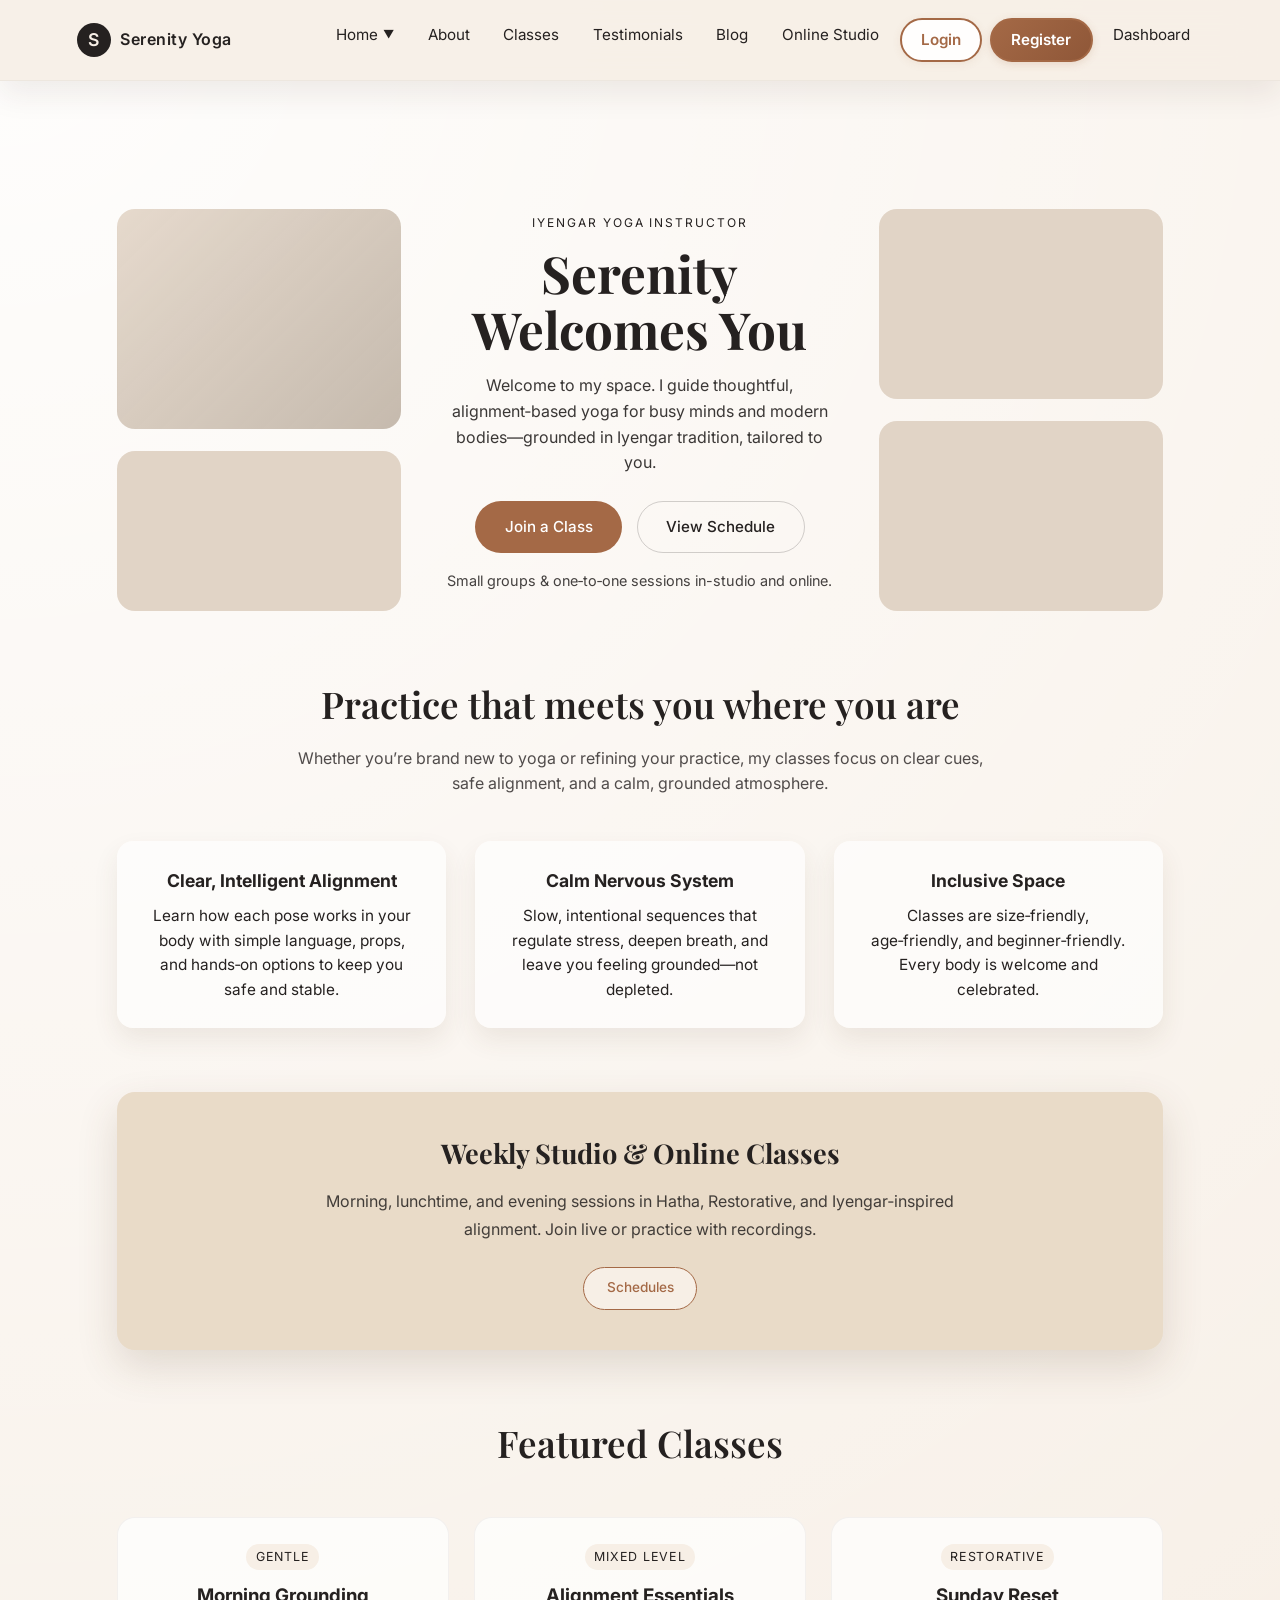
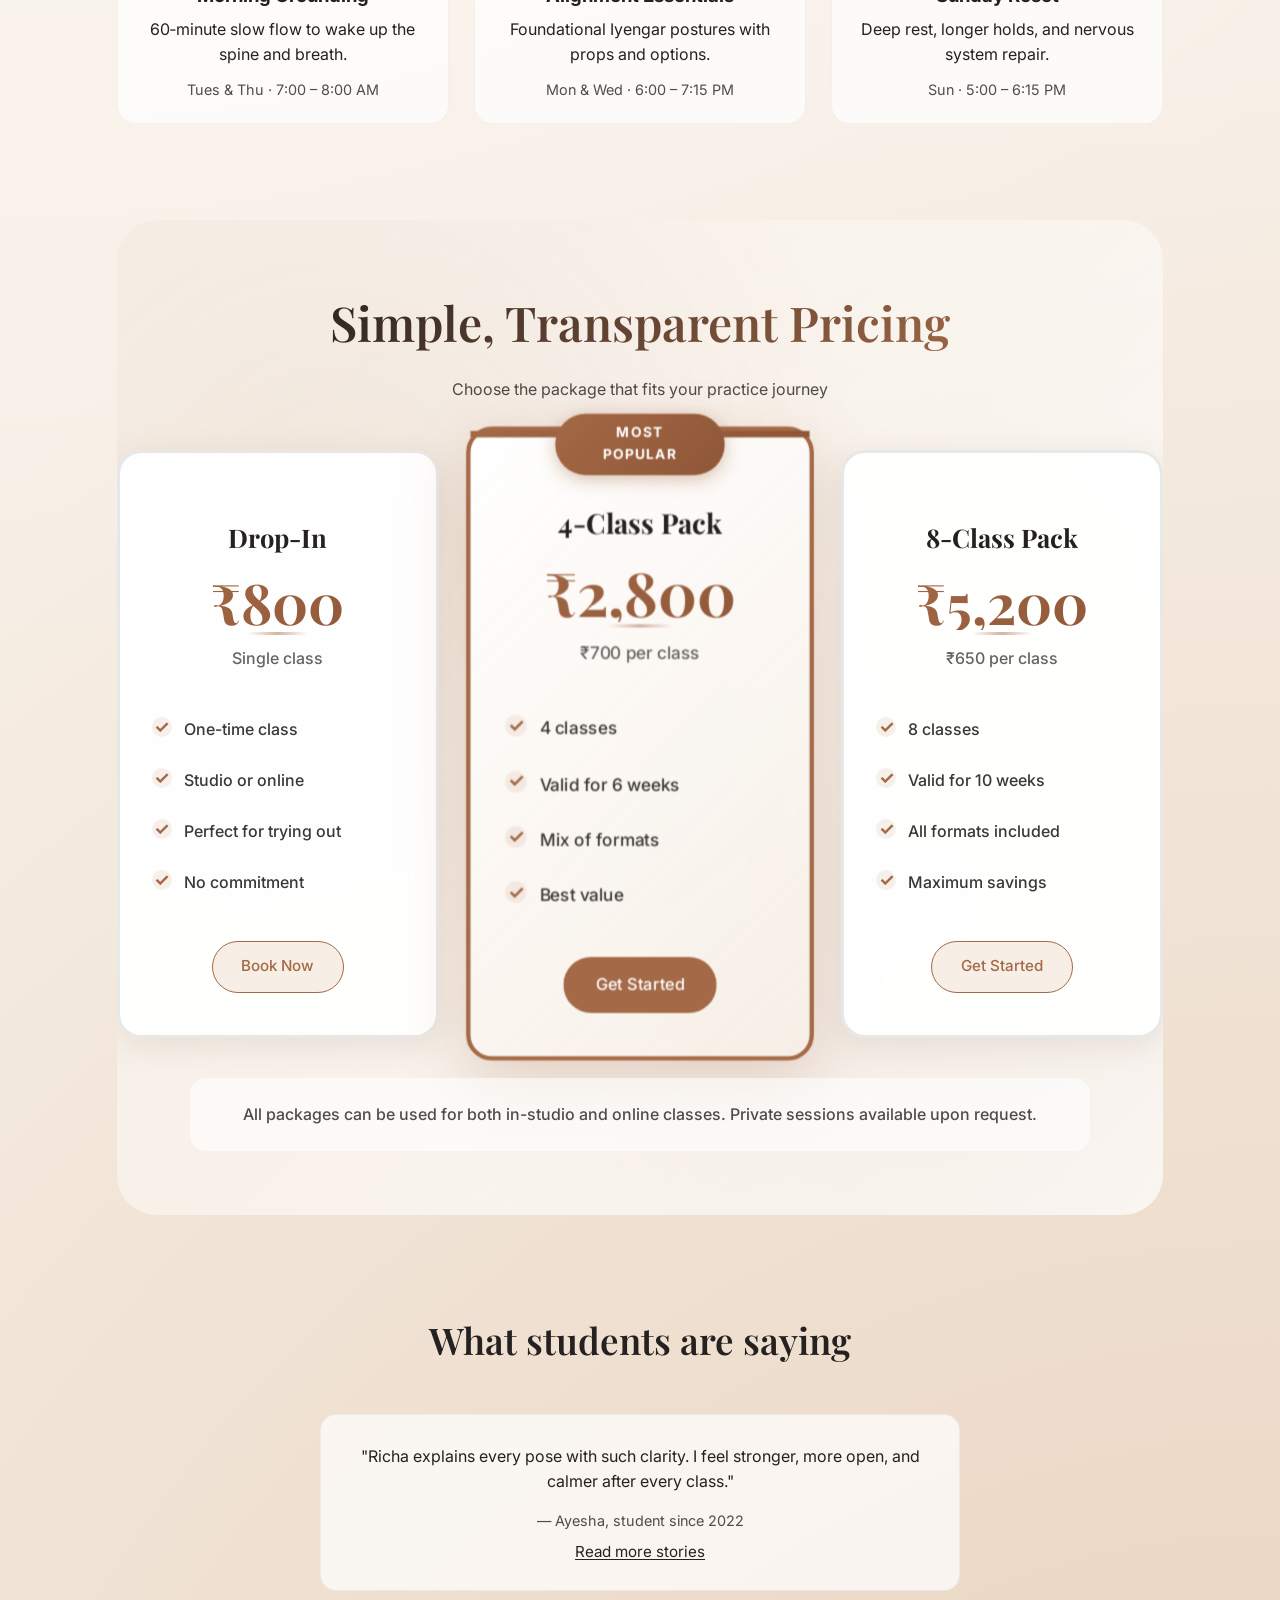
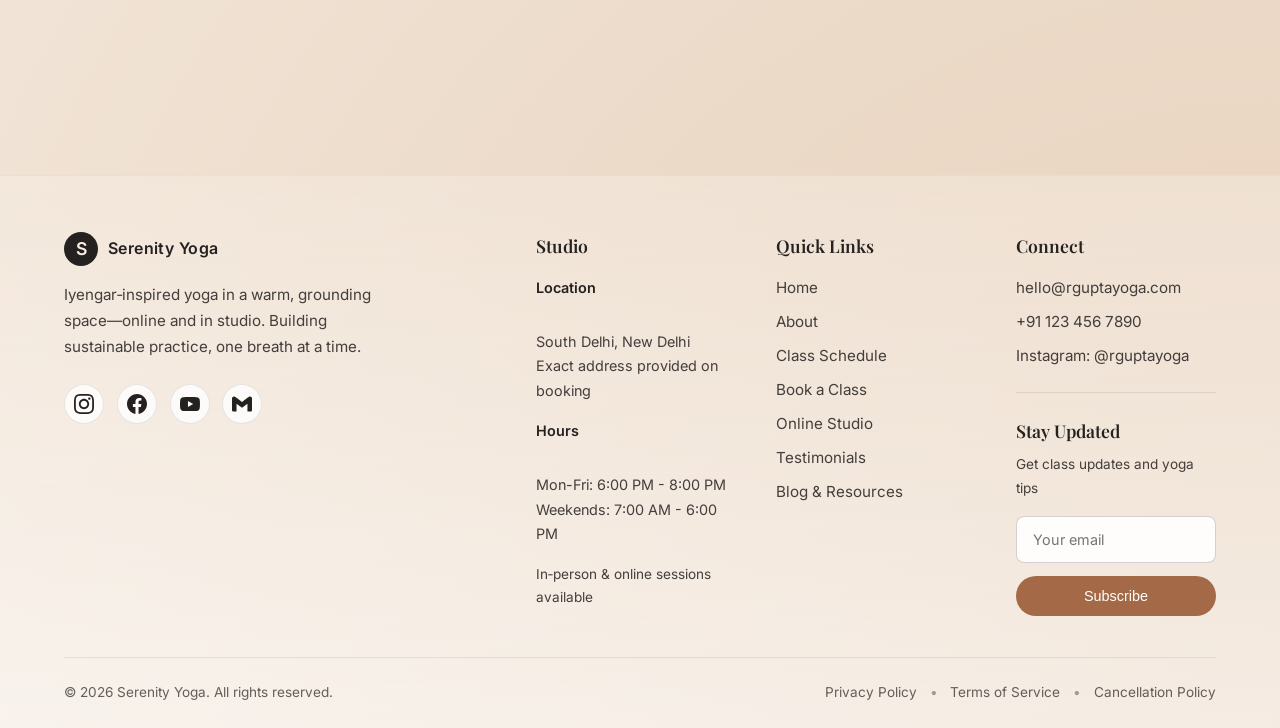
==== index.html @ bbe42900 "first commit" ====
<!DOCTYPE html>
<html lang="en">
  <head>
    <meta charset="UTF-8" />
    <meta name="viewport" content="width=device-width, initial-scale=1.0" />
    <title>Serenity Yoga | Home</title>
    <link rel="icon" type="image/svg+xml" href="favicon.svg" />
    <link rel="alternate icon" href="favicon.ico" />
    <link rel="stylesheet" href="styles.css" />
    <link
      href="https://fonts.googleapis.com/css2?family=Playfair+Display:wght@500;700&family=Inter:wght@300;400;500;600&display=swap"
      rel="stylesheet"
    />
  </head>
  <body>
    <header class="site-header">
      <a href="index.html" class="logo-area">
        <div class="logo-mark">S</div>
        <span class="logo-text">Serenity Yoga</span>
      </a>
      <button class="menu-toggle" aria-label="Toggle menu" aria-expanded="false">
        <span></span>
        <span></span>
        <span></span>
      </button>
      <nav class="main-nav" id="main-nav">
        <div class="nav-dropdown">
          <a href="#" class="nav-dropdown-toggle">Home <span class="dropdown-arrow">▼</span></a>
          <div class="nav-dropdown-menu">
            <a href="index.html" class="active">Home</a>
            <a href="home2.html">Home 2</a>
          </div>
        </div>
        <a href="about.html">About</a>
        <a href="schedule.html">Classes</a>
        <a href="testimonials.html">Testimonials</a>
        <a href="blog.html">Blog</a>
        <a href="online.html">Online Studio</a>
        <a href="login.html" class="nav-btn">Login</a>
        <a href="register.html" class="nav-btn-primary">Register</a>
        <a href="dashboard.html">Dashboard</a>
      </nav>
    </header>

    <main>
      <!-- HERO -->
      <section class="hero">
        <div class="hero-media hero-media-left">
          <div class="hero-photo tall"></div>
          <div class="hero-photo square"></div>
        </div>

        <div class="hero-content">
          <p class="eyebrow">Iyengar Yoga Instructor</p>
          <h1>
            Serenity<br />
            <span>Welcomes You</span>
          </h1>
          <p class="hero-subtitle">
            Welcome to my space. I guide thoughtful, alignment‑based yoga for
            busy minds and modern bodies—grounded in Iyengar tradition, tailored
            to you.
          </p>
          <div class="hero-actions">
            <a href="booking.html" class="btn primary">Join a Class</a>
            <a href="schedule.html" class="btn ghost">View Schedule</a>
          </div>
          <p class="hero-note">
            Small groups & one‑to‑one sessions in-studio and online.
          </p>
        </div>

        <div class="hero-media hero-media-right">
          <div class="hero-photo wide"></div>
          <div class="hero-photo square"></div>
        </div>
      </section>

      <!-- THREE PILLARS -->
      <section class="pillars">
        <div class="section-heading">
          <h2>Practice that meets you where you are</h2>
          <p>
            Whether you’re brand new to yoga or refining your practice, my
            classes focus on clear cues, safe alignment, and a calm, grounded
            atmosphere.
          </p>
        </div>
        <div class="pillars-grid">
          <article class="card">
            <h3>Clear, Intelligent Alignment</h3>
            <p>
              Learn how each pose works in your body with simple language,
              props, and hands‑on options to keep you safe and stable.
            </p>
          </article>
          <article class="card">
            <h3>Calm Nervous System</h3>
            <p>
              Slow, intentional sequences that regulate stress, deepen breath,
              and leave you feeling grounded—not depleted.
            </p>
          </article>
          <article class="card">
            <h3>Inclusive Space</h3>
            <p>
              Classes are size‑friendly, age‑friendly, and beginner‑friendly.
              Every body is welcome and celebrated.
            </p>
          </article>
        </div>
      </section>

      <!-- HIGHLIGHT STRIP -->
      <section class="highlight-strip">
        <div class="highlight-content">
          <h2>Weekly Studio & Online Classes</h2>
          <p>
            Morning, lunchtime, and evening sessions in Hatha, Restorative, and
            Iyengar‑inspired alignment. Join live or practice with recordings.
          </p>
          <a href="schedule.html" class="btn secondary highlight-btn">Schedules</a>
        </div>
      </section>

      <!-- FEATURED CLASSES -->
      <section class="featured-classes">
        <div class="section-heading">
          <h2>Featured Classes</h2>
        </div>
        <div class="class-grid">
          <article class="class-card">
            <span class="tag">Gentle</span>
            <h3>Morning Grounding</h3>
            <p>60‑minute slow flow to wake up the spine and breath.</p>
            <p class="meta">Tues & Thu · 7:00 – 8:00 AM</p>
          </article>
          <article class="class-card">
            <span class="tag">Mixed Level</span>
            <h3>Alignment Essentials</h3>
            <p>Foundational Iyengar postures with props and options.</p>
            <p class="meta">Mon & Wed · 6:00 – 7:15 PM</p>
          </article>
          <article class="class-card">
            <span class="tag">Restorative</span>
            <h3>Sunday Reset</h3>
            <p>Deep rest, longer holds, and nervous system repair.</p>
            <p class="meta">Sun · 5:00 – 6:15 PM</p>
          </article>
        </div>
      </section>

      <!-- PRICING SECTION -->
      <section class="pricing-section">
        <div class="section-heading">
          <h2>Simple, Transparent Pricing</h2>
          <p>Choose the package that fits your practice journey</p>
        </div>
        <div class="pricing-grid">
          <div class="pricing-card">
            <h3>Drop-In</h3>
            <div class="price">₹800</div>
            <p class="price-note">Single class</p>
            <ul class="pricing-features">
              <li>One-time class</li>
              <li>Studio or online</li>
              <li>Perfect for trying out</li>
              <li>No commitment</li>
            </ul>
            <a href="booking.html" class="btn secondary">Book Now</a>
          </div>
          <div class="pricing-card featured">
            <div class="popular-badge">Most Popular</div>
            <h3>4-Class Pack</h3>
            <div class="price">₹2,800</div>
            <p class="price-note">₹700 per class</p>
            <ul class="pricing-features">
              <li>4 classes</li>
              <li>Valid for 6 weeks</li>
              <li>Mix of formats</li>
              <li>Best value</li>
            </ul>
            <a href="booking.html" class="btn primary">Get Started</a>
          </div>
          <div class="pricing-card">
            <h3>8-Class Pack</h3>
            <div class="price">₹5,200</div>
            <p class="price-note">₹650 per class</p>
            <ul class="pricing-features">
              <li>8 classes</li>
              <li>Valid for 10 weeks</li>
              <li>All formats included</li>
              <li>Maximum savings</li>
            </ul>
            <a href="booking.html" class="btn secondary">Get Started</a>
          </div>
        </div>
        <p class="pricing-note">All packages can be used for both in-studio and online classes. Private sessions available upon request.</p>
      </section>

      <!-- TESTIMONIAL PREVIEW -->
      <section class="testimonial-preview">
        <div class="section-heading narrow">
          <h2>What students are saying</h2>
        </div>
        <div class="testimonial-card">
          <p class="quote">
            "Richa explains every pose with such clarity. I feel stronger, more
            open, and calmer after every class."
          </p>
          <p class="author">— Ayesha, student since 2022</p>
          <a href="testimonials.html" class="text-link">Read more stories</a>
        </div>
      </section>
    </main>

    <footer class="site-footer">
      <div class="footer-main">
        <div class="footer-brand">
          <div class="footer-logo">
            <div class="logo-mark">S</div>
            <span class="logo-text">Serenity Yoga</span>
          </div>
          <p>
            Iyengar‑inspired yoga in a warm, grounding space—online and in
            studio. Building sustainable practice, one breath at a time.
          </p>
          <div class="social-icons">
            <a href="https://instagram.com/rguptayoga" target="_blank" rel="noopener noreferrer" aria-label="Instagram" class="social-icon">
              <svg width="20" height="20" viewBox="0 0 24 24" fill="currentColor">
                <path d="M12 2.163c3.204 0 3.584.012 4.85.07 3.252.148 4.771 1.691 4.919 4.919.058 1.265.069 1.645.069 4.849 0 3.205-.012 3.584-.069 4.849-.149 3.225-1.664 4.771-4.919 4.919-1.266.058-1.644.07-4.85.07-3.204 0-3.584-.012-4.849-.07-3.26-.149-4.771-1.699-4.919-4.92-.058-1.265-.07-1.644-.07-4.849 0-3.204.013-3.583.07-4.849.149-3.227 1.664-4.771 4.919-4.919 1.266-.057 1.645-.069 4.849-.069zm0-2.163c-3.259 0-3.667.014-4.947.072-4.358.2-6.78 2.618-6.98 6.98-.059 1.281-.073 1.689-.073 4.948 0 3.259.014 3.668.072 4.948.2 4.358 2.618 6.78 6.98 6.98 1.281.058 1.689.072 4.948.072 3.259 0 3.668-.014 4.948-.072 4.354-.2 6.782-2.618 6.979-6.98.059-1.28.073-1.689.073-4.948 0-3.259-.014-3.667-.072-4.947-.196-4.354-2.617-6.78-6.979-6.98-1.281-.059-1.69-.073-4.949-.073zm0 5.838c-3.403 0-6.162 2.759-6.162 6.162s2.759 6.163 6.162 6.163 6.162-2.759 6.162-6.163c0-3.403-2.759-6.162-6.162-6.162zm0 10.162c-2.209 0-4-1.79-4-4 0-2.209 1.791-4 4-4s4 1.791 4 4c0 2.21-1.791 4-4 4zm6.406-11.845c-.796 0-1.441.645-1.441 1.44s.645 1.44 1.441 1.44c.795 0 1.439-.645 1.439-1.44s-.644-1.44-1.439-1.44z"/>
              </svg>
            </a>
            <a href="https://facebook.com/rguptayoga" target="_blank" rel="noopener noreferrer" aria-label="Facebook" class="social-icon">
              <svg width="20" height="20" viewBox="0 0 24 24" fill="currentColor">
                <path d="M24 12.073c0-6.627-5.373-12-12-12s-12 5.373-12 12c0 5.99 4.388 10.954 10.125 11.854v-8.385H7.078v-3.47h3.047V9.43c0-3.007 1.792-4.669 4.533-4.669 1.312 0 2.686.235 2.686.235v2.953H15.83c-1.491 0-1.956.925-1.956 1.874v2.25h3.328l-.532 3.47h-2.796v8.385C19.612 23.027 24 18.062 24 12.073z"/>
              </svg>
            </a>
            <a href="https://youtube.com/@rguptayoga" target="_blank" rel="noopener noreferrer" aria-label="YouTube" class="social-icon">
              <svg width="20" height="20" viewBox="0 0 24 24" fill="currentColor">
                <path d="M23.498 6.186a3.016 3.016 0 0 0-2.122-2.136C19.505 3.545 12 3.545 12 3.545s-7.505 0-9.377.505A3.017 3.017 0 0 0 .502 6.186C0 8.07 0 12 0 12s0 3.93.502 5.814a3.016 3.016 0 0 0 2.122 2.136c1.871.505 9.376.505 9.376.505s7.505 0 9.377-.505a3.015 3.015 0 0 0 2.122-2.136C24 15.93 24 12 24 12s0-3.93-.502-5.814zM9.545 15.568V8.432L15.818 12l-6.273 3.568z"/>
              </svg>
            </a>
            <a href="mailto:hello@rguptayoga.com" aria-label="Email" class="social-icon">
              <svg width="20" height="20" viewBox="0 0 24 24" fill="currentColor">
                <path d="M24 5.457v13.909c0 .904-.732 1.636-1.636 1.636h-3.819V11.73L12 16.64l-6.545-4.91v9.273H1.636A1.636 1.636 0 0 1 0 19.366V5.457c0-2.023 2.309-3.178 3.927-1.964L5.455 4.64 12 9.548l6.545-4.91 1.528-1.145C21.69 2.28 24 3.434 24 5.457z"/>
              </svg>
            </a>
          </div>
        </div>
        <div class="footer-columns">
          <div class="footer-column">
            <h4>Studio</h4>
            <p><strong>Location</strong><br />South Delhi, New Delhi<br />Exact address provided on booking</p>
            <p><strong>Hours</strong><br />Mon-Fri: 6:00 PM - 8:00 PM<br />Weekends: 7:00 AM - 6:00 PM</p>
            <p class="small">In‑person & online sessions available</p>
          </div>
          <div class="footer-column">
            <h4>Quick Links</h4>
            <ul class="footer-links">
              <li><a href="index.html">Home</a></li>
              <li><a href="about.html">About</a></li>
              <li><a href="schedule.html">Class Schedule</a></li>
              <li><a href="booking.html">Book a Class</a></li>
              <li><a href="online.html">Online Studio</a></li>
              <li><a href="testimonials.html">Testimonials</a></li>
              <li><a href="blog.html">Blog & Resources</a></li>
            </ul>
          </div>
          <div class="footer-column">
            <h4>Connect</h4>
            <ul class="footer-links">
              <li><a href="mailto:hello@rguptayoga.com">hello@rguptayoga.com</a></li>
              <li><a href="tel:+911234567890">+91 123 456 7890</a></li>
              <li><a href="https://instagram.com/rguptayoga" target="_blank" rel="noopener noreferrer">Instagram: @rguptayoga</a></li>
            </ul>
            <div class="newsletter">
              <h4>Stay Updated</h4>
              <p class="small">Get class updates and yoga tips</p>
              <form class="newsletter-form" onsubmit="event.preventDefault(); alert('Thank you for subscribing!');">
                <input type="email" placeholder="Your email" required />
                <button type="submit" class="btn primary">Subscribe</button>
              </form>
            </div>
          </div>
        </div>
      </div>
      <div class="footer-bottom">
        <div class="footer-bottom-content">
          <span>© <span id="year"></span> Serenity Yoga. All rights reserved.</span>
          <div class="footer-legal">
            <a href="#">Privacy Policy</a>
            <span>•</span>
            <a href="#">Terms of Service</a>
            <span>•</span>
            <a href="#">Cancellation Policy</a>
          </div>
        </div>
        </div>
    </footer>

    <!-- Scroll to Top Button -->
    <button class="scroll-to-top" id="scrollToTop" aria-label="Scroll to top">
      <svg width="20" height="20" viewBox="0 0 24 24" fill="none" stroke="currentColor" stroke-width="2">
        <path d="M18 15l-6-6-6 6"/>
      </svg>
    </button>

    <script>
      const yearSpan = document.getElementById("year");
      if (yearSpan) {
        yearSpan.textContent = new Date().getFullYear();
      }

      // Menu toggle functionality
      const menuToggle = document.querySelector('.menu-toggle');
      const mainNav = document.getElementById('main-nav');
      
      if (menuToggle && mainNav) {
        menuToggle.addEventListener('click', function() {
          const isExpanded = menuToggle.getAttribute('aria-expanded') === 'true';
          menuToggle.setAttribute('aria-expanded', !isExpanded);
          mainNav.classList.toggle('nav-open');
          menuToggle.classList.toggle('active');
        });
      }

      // Dropdown functionality - handle all dropdowns FIRST (before nav links)
      const dropdowns = document.querySelectorAll('.nav-dropdown');
      
      dropdowns.forEach((dropdown) => {
        const dropdownToggle = dropdown.querySelector('.nav-dropdown-toggle');
        const dropdownMenu = dropdown.querySelector('.nav-dropdown-menu');
        const dropdownItems = dropdownMenu ? dropdownMenu.querySelectorAll('a') : [];
        
        if (dropdownToggle && dropdownMenu) {
          // Handle toggle click/touch
          const handleToggle = function(e) {
            e.preventDefault();
            e.stopPropagation();
            e.stopImmediatePropagation();
            
            // Close other dropdowns
            dropdowns.forEach((otherDropdown) => {
              if (otherDropdown !== dropdown) {
                const otherMenu = otherDropdown.querySelector('.nav-dropdown-menu');
                if (otherMenu) {
                  otherMenu.classList.remove('show');
                }
              }
            });
            
            // Toggle this dropdown
            dropdownMenu.classList.toggle('show');
            
            return false;
          };
          
          // Add event listeners - use capture phase and make sure they run first
          dropdownToggle.addEventListener('click', handleToggle, true);
          dropdownToggle.addEventListener('touchend', function(e) {
            e.preventDefault();
            e.stopPropagation();
            e.stopImmediatePropagation();
            handleToggle(e);
            return false;
          }, true);

          // Close mobile menu when clicking dropdown items
          dropdownItems.forEach(item => {
            item.addEventListener('click', function(e) {
              if (window.innerWidth <= 960) {
                if (mainNav) {
                  mainNav.classList.remove('nav-open');
                }
                if (menuToggle) {
                  menuToggle.classList.remove('active');
                  menuToggle.setAttribute('aria-expanded', 'false');
                }
                dropdownMenu.classList.remove('show');
              }
            });
          });
        }
      });

      // Close menu when clicking on a link (but not dropdown toggle or dropdown items)
      if (mainNav) {
        const navLinks = mainNav.querySelectorAll('a');
        navLinks.forEach(link => {
          link.addEventListener('click', function(e) {
            // Don't close menu if clicking dropdown toggle or dropdown items
            if (!link.classList.contains('nav-dropdown-toggle') && !link.closest('.nav-dropdown-menu')) {
              if (mainNav) {
                mainNav.classList.remove('nav-open');
              }
              if (menuToggle) {
                menuToggle.classList.remove('active');
                menuToggle.setAttribute('aria-expanded', 'false');
              }
            }
          });
        });
      }

      // Close dropdowns when clicking outside (desktop only)
      if (window.innerWidth > 960) {
        document.addEventListener('click', function(e) {
          if (!e.target.closest('.nav-dropdown')) {
            dropdownMenus.forEach(menu => {
              menu.classList.remove('show');
            });
          }
        });
      }

      // Scroll to top functionality
      const scrollToTopBtn = document.getElementById('scrollToTop');
      if (scrollToTopBtn) {
        // Show/hide button based on scroll position
        window.addEventListener('scroll', function() {
          if (window.pageYOffset > 300) {
            scrollToTopBtn.classList.add('show');
          } else {
            scrollToTopBtn.classList.remove('show');
          }
        });

        // Scroll to top when button is clicked
        scrollToTopBtn.addEventListener('click', function() {
          window.scrollTo({
            top: 0,
            behavior: 'smooth'
          });
        });
      }
    </script>
  </body>
</html>
---- styles.css ----
*,
*::before,
*::after {
  box-sizing: border-box;
}

html,
body {
  margin: 0;
  padding: 0;
  font-family: "Inter", system-ui, -apple-system, BlinkMacSystemFont, "Segoe UI",
    sans-serif;
  color: #252120;
}

body {
  line-height: 1.6;
  min-height: 100vh;
  background:
    radial-gradient(circle at top left, rgba(255, 255, 255, 0.9), transparent 55%),
    radial-gradient(circle at bottom right, rgba(228, 203, 179, 0.9), transparent 55%),
    #f7efe6;
}

a {
  color: inherit;
  text-decoration: none;
}

img {
  max-width: 100%;
  display: block;
}

main {
  padding: 5rem 6vw 4.5rem;
  max-width: 1200px;
  margin: 0 auto;
}

.section-heading {
  max-width: 720px;
  margin: 0 auto 2.75rem;
  text-align: center;
}

.section-heading.narrow {
  max-width: 520px;
}

.section-heading h2 {
  font-family: "Playfair Display", "Times New Roman", serif;
  font-weight: 600;
  font-size: 2.3rem;
  margin: 0 0 0.75rem;
}

.section-heading p {
  margin: 0;
  color: rgba(37, 33, 32, 0.8);
}

.btn {
  display: inline-flex;
  align-items: center;
  justify-content: center;
  padding: 0.8rem 1.8rem;
  border-radius: 999px;
  font-size: 0.95rem;
  font-weight: 500;
  border: 1px solid transparent;
  cursor: pointer;
  transition: background-color 0.2s ease, color 0.2s ease, border-color 0.2s ease,
    transform 0.15s ease;
}

.btn.primary {
  background-color: #a46946;
  color: #fff;
}

.btn.primary:hover {
  background-color: #8f5738;
  transform: translateY(-1px);
}

.btn.secondary {
  background-color: #f7efe6;
  border-color: #a46946;
  color: #a46946;
}

.btn.secondary:hover {
  background-color: #a46946;
  color: #fff;
}

.btn.ghost {
  background-color: transparent;
  border-color: rgba(37, 33, 32, 0.2);
}

.btn.ghost:hover {
  border-color: #252120;
  background-color: rgba(255, 255, 255, 0.6);
}

.text-link {
  display: inline-flex;
  align-items: center;
  gap: 0.2rem;
  font-size: 0.95rem;
  text-decoration: underline;
  text-underline-offset: 2px;
}

.small {
  font-size: 0.85rem;
  color: rgba(37, 33, 32, 0.8);
}

/* HEADER */
.site-header {
  position: sticky;
  top: 0;
  z-index: 20;
  display: flex;
  align-items: center;
  justify-content: space-between;
  padding: 1.1rem 6vw;
  background-color: rgba(247, 239, 230, 0.9);
  backdrop-filter: blur(18px);
  border-bottom: 1px solid rgba(0, 0, 0, 0.04);
  box-shadow: 0 14px 30px rgba(60, 38, 20, 0.08);
}

.logo-area {
  display: flex;
  align-items: center;
  gap: 0.6rem;
  text-decoration: none;
  color: inherit;
  cursor: pointer;
  transition: opacity 0.2s ease;
}

.logo-area:hover {
  opacity: 0.8;
}

.logo-mark {
  width: 34px;
  height: 34px;
  border-radius: 50%;
  background-color: #252120;
  color: #f7efe6;
  display: inline-flex;
  align-items: center;
  justify-content: center;
  font-weight: 600;
  font-size: 1.1rem;
}

.logo-text {
  font-weight: 600;
  letter-spacing: 0.03em;
}

.menu-toggle {
  display: none;
  flex-direction: column;
  justify-content: space-around;
  width: 30px;
  height: 30px;
  background: transparent;
  border: none;
  cursor: pointer;
  padding: 0;
  z-index: 25;
  position: relative;
}

.menu-toggle span {
  width: 100%;
  height: 3px;
  background-color: #252120;
  border-radius: 3px;
  transition: all 0.3s ease;
  transform-origin: center;
}

.menu-toggle.active span:nth-child(1) {
  transform: rotate(45deg) translate(8px, 8px);
}

.menu-toggle.active span:nth-child(2) {
  opacity: 0;
}

.menu-toggle.active span:nth-child(3) {
  transform: rotate(-45deg) translate(7px, -7px);
}

.main-nav {
  display: flex;
  gap: 0.5rem;
  font-size: 0.95rem;
}

.main-nav a {
  position: relative;
  padding: 0.35rem 0.8rem 0.4rem;
  border-radius: 999px;
  transition: background-color 0.2s ease, color 0.2s ease;
}

.main-nav a::after {
  display: none;
}

.main-nav a:hover {
  background-color: rgba(255, 255, 255, 0.7);
}

.main-nav a.active {
  background-color: #252120;
  color: #f7efe6;
}

.main-nav a.nav-btn {
  background: rgba(255, 255, 255, 0.9);
  border: 2px solid #a46946;
  color: #a46946;
  font-weight: 600;
  padding: 0.5rem 1.2rem;
  border-radius: 999px;
  transition: all 0.3s ease;
  box-shadow: 0 2px 8px rgba(164, 105, 70, 0.1);
}

.main-nav a.nav-btn::after {
  display: none;
}

.main-nav a.nav-btn:hover {
  background: #a46946;
  color: white;
  transform: translateY(-2px);
  box-shadow: 0 4px 12px rgba(164, 105, 70, 0.3);
}

.main-nav a.nav-btn-primary {
  background: linear-gradient(135deg, #a46946, #8f5738);
  border: 2px solid #a46946;
  color: white;
  font-weight: 600;
  padding: 0.5rem 1.2rem;
  border-radius: 999px;
  transition: all 0.3s ease;
  box-shadow: 0 2px 8px rgba(164, 105, 70, 0.2);
}

.main-nav a.nav-btn-primary::after {
  display: none;
}

.main-nav a.nav-btn-primary:hover {
  background: linear-gradient(135deg, #8f5738, #7a4a2f);
  transform: translateY(-2px);
  box-shadow: 0 4px 12px rgba(164, 105, 70, 0.4);
}

/* NAVIGATION DROPDOWN */
.nav-dropdown {
  position: relative;
}

.nav-dropdown-toggle {
  display: flex;
  align-items: center;
  gap: 0.3rem;
  cursor: pointer;
}

.dropdown-arrow {
  font-size: 0.7rem;
  transition: transform 0.3s ease;
}

.nav-dropdown:hover .dropdown-arrow,
.nav-dropdown.active .dropdown-arrow {
  transform: rotate(180deg);
}

.nav-dropdown-menu {
  position: absolute;
  top: calc(100% + 0.5rem);
  left: 0;
  background: rgba(255, 255, 255, 0.98);
  backdrop-filter: blur(20px);
  border-radius: 12px;
  padding: 0.5rem 0;
  min-width: 180px;
  box-shadow: 0 12px 40px rgba(92, 68, 44, 0.2);
  border: 1px solid rgba(37, 33, 32, 0.1);
  opacity: 0;
  visibility: hidden;
  transform: translateY(-10px);
  transition: opacity 0.3s ease, visibility 0.3s ease, transform 0.3s ease;
  z-index: 100;
}

.nav-dropdown:last-child .nav-dropdown-menu {
  left: auto;
  right: 0;
}

.nav-dropdown-menu.show {
  opacity: 1;
  visibility: visible;
  transform: translateY(0);
}

.nav-dropdown-menu a {
  display: block;
  padding: 0.7rem 1.2rem;
  color: #252120;
  text-decoration: none;
  transition: background-color 0.2s ease, color 0.2s ease;
  border-radius: 0;
  position: relative;
}

.nav-dropdown-menu a::after {
  display: none;
}

.nav-dropdown-menu a:hover {
  background-color: rgba(164, 105, 70, 0.1);
  color: #a46946;
}

.nav-dropdown-menu a.active {
  background-color: rgba(164, 105, 70, 0.15);
  color: #a46946;
  font-weight: 600;
}

/* HERO */
.hero {
  display: grid;
  grid-template-columns: minmax(0, 1fr) minmax(0, 1.4fr) minmax(0, 1fr);
  gap: 2.5rem;
  align-items: center;
  margin-top: 3rem;
  margin-bottom: 4rem;
}

.hero-content {
  text-align: center;
  margin: 0 auto;
  max-width: 560px;
}

.hero-content h1 {
  font-family: "Playfair Display", "Times New Roman", serif;
  font-size: clamp(2.7rem, 4vw, 3.6rem);
  line-height: 1.1;
  margin: 0 0 1rem;
}

.hero-content h1 span {
  display: inline-block;
}

.eyebrow {
  letter-spacing: 0.16em;
  text-transform: uppercase;
  font-size: 0.75rem;
  margin: 0 0 0.8rem;
}

.hero-subtitle {
  margin: 0 0 1.6rem;
  max-width: 34rem;
  color: rgba(37, 33, 32, 0.9);
}

.hero-actions {
  display: flex;
  gap: 0.9rem;
  flex-wrap: wrap;
  margin-bottom: 1rem;
  justify-content: center;
}

.hero-note {
  font-size: 0.9rem;
  color: rgba(37, 33, 32, 0.85);
}

.hero-media {
  display: flex;
  flex-direction: column;
  gap: 1.4rem;
}

.hero-photo {
  border-radius: 18px;
  background-size: cover;
  background-position: center;
  background-color: #e1d4c6;
}

.hero-media-left .tall {
  height: 220px;
  background-image: linear-gradient(
      135deg,
      rgba(247, 239, 230, 0.2),
      rgba(0, 0, 0, 0.12)
    ),
    url("https://images.pexels.com/photos/3822621/pexels-photo-3822621.jpeg?auto=compress&cs=tinysrgb&w=800");
}

.hero-media-left .square {
  height: 160px;
  background-image: url("https://images.pexels.com/photos/3823079/pexels-photo-3823079.jpeg?auto=compress&cs=tinysrgb&w=800");
}

.hero-media-right .wide {
  height: 190px;
  background-image: url("https://images.pexels.com/photos/4056723/pexels-photo-4056723.jpeg?auto=compress&cs=tinysrgb&w=800");
}

.hero-media-right .square {
  height: 190px;
  background-image: url("https://images.pexels.com/photos/3823054/pexels-photo-3823054.jpeg?auto=compress&cs=tinysrgb&w=800");
}

/* PILLARS */
.pillars {
  margin-bottom: 4rem;
}

.pillars-grid {
  display: grid;
  grid-template-columns: repeat(3, minmax(0, 1fr));
  gap: 1.8rem;
}

.card {
  background-color: rgba(255, 255, 255, 0.64);
  border-radius: 16px;
  padding: 1.6rem 1.7rem;
  box-shadow: 0 12px 26px rgba(92, 68, 44, 0.09);
  text-align: center;
  transition: transform 0.2s ease, box-shadow 0.2s ease, background-color 0.2s ease;
}

.card h3 {
  margin: 0 0 0.6rem;
  font-size: 1.1rem;
}

.card p {
  margin: 0;
  font-size: 0.96rem;
}

/* HIGHLIGHT STRIP */
.highlight-strip {
  background-color: #e9dbc8;
  border-radius: 18px;
  padding: 2.5rem 2.2rem;
  margin-bottom: 4rem;
  display: flex;
  align-items: center;
  justify-content: center;
  box-shadow: 0 16px 40px rgba(92, 68, 44, 0.16);
}

.highlight-content {
  text-align: center;
  max-width: 700px;
}

.highlight-content h2 {
  font-family: "Playfair Display", "Times New Roman", serif;
  font-size: 1.7rem;
  margin: 0 0 0.8rem;
}

.highlight-content p {
  margin: 0 0 1.5rem;
  color: rgba(37, 33, 32, 0.85);
  line-height: 1.7;
}

.highlight-btn {
  padding: 0.6rem 1.4rem !important;
  font-size: 0.85rem !important;
  display: inline-block;
}

/* FEATURED CLASSES */
.featured-classes {
  margin-bottom: 4rem;
}

.class-grid {
  display: grid;
  grid-template-columns: repeat(3, minmax(0, 1fr));
  gap: 1.6rem;
}

.class-card {
  background-color: rgba(255, 255, 255, 0.7);
  border-radius: 18px;
  padding: 1.6rem 1.7rem 1.4rem;
  border: 1px solid rgba(37, 33, 32, 0.05);
  text-align: center;
  transition: transform 0.2s ease, box-shadow 0.2s ease, border-color 0.2s ease,
    background-color 0.2s ease;
}

.class-card h3 {
  margin: 0.7rem 0 0.35rem;
}

.class-card p {
  margin: 0;
}

.class-card .meta {
  margin-top: 0.6rem;
  font-size: 0.9rem;
  color: rgba(37, 33, 32, 0.8);
}

.tag {
  display: inline-flex;
  padding: 0.18rem 0.6rem;
  border-radius: 999px;
  font-size: 0.78rem;
  letter-spacing: 0.06em;
  text-transform: uppercase;
  background-color: #f7efe6;
}

/* TESTIMONIAL PREVIEW */
.testimonial-preview {
  margin-bottom: 3rem;
}

.testimonial-card {
  max-width: 640px;
  margin: 0 auto;
  padding: 1.8rem 1.9rem 1.6rem;
  border-radius: 16px;
  background-color: rgba(255, 255, 255, 0.7);
  border: 1px solid rgba(37, 33, 32, 0.06);
  text-align: center;
}

.card:hover,
.class-card:hover,
.testimonial-card:hover,
.panel:hover,
.post-card:hover,
.testimonial-item:hover {
  transform: translateY(-6px);
  box-shadow: 0 18px 45px rgba(92, 68, 44, 0.16);
  background-color: rgba(255, 255, 255, 0.9);
}

.testimonial-card .quote {
  margin: 0 0 0.9rem;
  font-size: 1rem;
}

.testimonial-card .author {
  margin: 0 0 0.4rem;
  font-size: 0.9rem;
  color: rgba(37, 33, 32, 0.8);
}

/* COMMON PAGE LAYOUTS */
.page-hero {
  max-width: 820px;
  margin: 2.5rem auto 3rem;
  text-align: center;
}

.page-hero h1 {
  font-family: "Playfair Display", "Times New Roman", serif;
  font-size: 2.5rem;
  margin: 0 0 0.6rem;
}

.page-hero p {
  margin: 0;
  color: rgba(37, 33, 32, 0.85);
}

.two-column {
  display: grid;
  grid-template-columns: minmax(0, 1.6fr) minmax(0, 1fr);
  gap: 2.5rem;
  align-items: flex-start;
}

.panel {
  background-color: rgba(255, 255, 255, 0.7);
  border-radius: 16px;
  padding: 1.6rem 1.8rem;
  border: 1px solid rgba(37, 33, 32, 0.06);
  text-align: center;
  transition: transform 0.2s ease, box-shadow 0.2s ease, background-color 0.2s ease;
}

.panel h2,
.panel h3 {
  margin-top: 0;
  font-family: "Playfair Display", "Times New Roman", serif;
}

.muted {
  color: rgba(37, 33, 32, 0.8);
  font-size: 0.95rem;
}

.chips {
  display: flex;
  flex-wrap: wrap;
  gap: 0.5rem;
}

/* ABOUT PAGE IMAGE */
.about-portrait {
  width: 100%;
  height: 240px;
  border-radius: 18px;
  background-size: cover;
  background-position: center;
  background-color: #e1d4c6;
  background-image: linear-gradient(
      135deg,
      rgba(247, 239, 230, 0.2),
      rgba(0, 0, 0, 0.16)
    ),
    url("https://images.pexels.com/photos/3822621/pexels-photo-3822621.jpeg?auto=compress&cs=tinysrgb&w=800");
}

.chip {
  font-size: 0.85rem;
  padding: 0.35rem 0.8rem;
  border-radius: 999px;
  background-color: #f7efe6;
}

/* TABLES (Schedule) */
.table-wrapper {
  width: 100%;
  overflow-x: auto;
  -webkit-overflow-scrolling: touch;
  margin: 0 -0.5rem;
  padding: 0 0.5rem;
  position: relative;
}

.table-wrapper::-webkit-scrollbar {
  height: 8px;
}

.table-wrapper::-webkit-scrollbar-track {
  background: rgba(37, 33, 32, 0.05);
  border-radius: 4px;
}

.table-wrapper::-webkit-scrollbar-thumb {
  background: #a46946;
  border-radius: 4px;
}

.table-wrapper::-webkit-scrollbar-thumb:hover {
  background: #8f5738;
}

.schedule-table {
  width: 100%;
  min-width: 600px;
  border-collapse: collapse;
  font-size: 0.95rem;
}

.schedule-table thead {
  background-color: #e9dbc8;
}

.schedule-table th,
.schedule-table td {
  padding: 0.75rem 0.9rem;
  text-align: center;
}

.schedule-table tbody tr:nth-child(even) {
  background-color: rgba(255, 255, 255, 0.7);
}

.schedule-table tbody tr:nth-child(odd) {
  background-color: rgba(255, 255, 255, 0.45);
}

.badge {
  display: inline-flex;
  padding: 0.2rem 0.7rem;
  border-radius: 999px;
  font-size: 0.78rem;
  background-color: #f7efe6;
}

/* FORMS (Booking / Contact) */
form {
  display: grid;
  gap: 1rem;
  text-align: left;
}

label {
  font-size: 0.9rem;
  font-weight: 500;
  display: block;
  text-align: left;
  margin-bottom: 0.4rem;
}

input,
select,
textarea {
  width: 100%;
  padding: 0.7rem 0.8rem;
  border-radius: 10px;
  border: 1px solid rgba(37, 33, 32, 0.18);
  font: inherit;
  background-color: rgba(255, 255, 255, 0.85);
  text-align: left;
}

textarea {
  resize: vertical;
  min-height: 120px;
}

/* BLOG */
.blog-grid {
  display: grid;
  grid-template-columns: repeat(3, minmax(0, 1fr));
  gap: 1.6rem;
}

.post-card {
  background-color: rgba(255, 255, 255, 0.7);
  border-radius: 16px;
  padding: 1.4rem 1.5rem;
  border: 1px solid rgba(37, 33, 32, 0.06);
  text-align: left;
  display: flex;
  flex-direction: column;
}

.post-card h3 {
  margin: 0 0 0.4rem;
  font-size: 1.1rem;
}

.post-meta {
  font-size: 0.8rem;
  text-transform: uppercase;
  letter-spacing: 0.08em;
  margin-bottom: 0.4rem;
}

.read-more-link {
  display: block;
  text-align: center;
  margin-top: 1rem;
  margin-left: auto;
  margin-right: auto;
  color: #a46946;
  text-decoration: none;
  font-weight: 500;
  font-size: 0.9rem;
  transition: color 0.2s ease;
  align-self: center;
}

.read-more-link:hover {
  color: #8f5738;
  text-decoration: underline;
}

/* TESTIMONIALS PAGE */
.testimonial-list {
  display: grid;
  grid-template-columns: repeat(2, minmax(0, 1fr));
  gap: 1.5rem;
}

.testimonial-item {
  background-color: rgba(255, 255, 255, 0.7);
  border-radius: 16px;
  padding: 1.5rem 1.6rem;
  border: 1px solid rgba(37, 33, 32, 0.06);
  text-align: center;
}

.testimonial-item p {
  margin-top: 0;
}

.testimonial-item .name {
  font-weight: 600;
  font-size: 0.9rem;
}

.testimonial-item .details {
  font-size: 0.85rem;
  color: rgba(37, 33, 32, 0.8);
}

/* FOOTER */
.site-footer {
  border-top: 1px solid rgba(0, 0, 0, 0.08);
  padding: 3.5rem 5vw 1.5rem;
  background: linear-gradient(to bottom, rgba(247, 239, 230, 0.4), rgba(255, 255, 255, 0.6));
  margin-top: 4rem;
}

.footer-main {
  display: grid;
  grid-template-columns: 1.2fr 2fr;
  gap: 4rem;
  margin-bottom: 2rem;
  max-width: 1200px;
  margin-left: auto;
  margin-right: auto;
}

.footer-brand {
  max-width: 320px;
}

.footer-logo {
  display: flex;
  align-items: center;
  gap: 0.6rem;
  margin-bottom: 1rem;
}

.footer-brand p {
  margin: 0 0 1.5rem;
  color: rgba(37, 33, 32, 0.85);
  line-height: 1.7;
  font-size: 0.95rem;
}

.social-icons {
  display: flex;
  gap: 0.8rem;
  flex-wrap: wrap;
}

.social-icon {
  display: inline-flex;
  align-items: center;
  justify-content: center;
  width: 40px;
  height: 40px;
  border-radius: 50%;
  background-color: rgba(255, 255, 255, 0.8);
  color: #252120;
  transition: all 0.3s ease;
  border: 1px solid rgba(37, 33, 32, 0.1);
}

.social-icon:hover {
  background-color: #a46946;
  color: #fff;
  transform: translateY(-3px);
  box-shadow: 0 6px 20px rgba(164, 105, 70, 0.3);
  border-color: #a46946;
}

.social-icon svg {
  width: 20px;
  height: 20px;
}

.footer-columns {
  display: grid;
  grid-template-columns: repeat(3, minmax(0, 1fr));
  gap: 2.5rem;
  font-size: 0.9rem;
}

.footer-column h4 {
  font-family: "Playfair Display", serif;
  margin-top: 0;
  margin-bottom: 1rem;
  font-size: 1.1rem;
  color: #252120;
  font-weight: 600;
}

.footer-column p {
  margin: 0 0 1rem;
  color: rgba(37, 33, 32, 0.85);
  line-height: 1.7;
}

.footer-column p strong {
  color: #252120;
  font-weight: 600;
  display: block;
  margin-bottom: 0.3rem;
}

.footer-links {
  list-style: none;
  padding: 0;
  margin: 0 0 1.5rem;
}

.footer-links li {
  margin-bottom: 0.6rem;
}

.footer-links a {
  color: rgba(37, 33, 32, 0.85);
  text-decoration: none;
  transition: color 0.2s ease;
  font-size: 0.95rem;
}

.footer-links a:hover {
  color: #a46946;
  text-decoration: underline;
  text-underline-offset: 3px;
}

.newsletter {
  margin-top: 1.5rem;
  padding-top: 1.5rem;
  border-top: 1px solid rgba(37, 33, 32, 0.1);
}

.newsletter h4 {
  margin-bottom: 0.5rem;
}

.newsletter-form {
  display: flex;
  flex-direction: column;
  gap: 0.8rem;
  margin-top: 0.8rem;
}

.newsletter-form input {
  padding: 0.7rem 1rem;
  border-radius: 8px;
  border: 1px solid rgba(37, 33, 32, 0.2);
  font-size: 0.9rem;
  background-color: rgba(255, 255, 255, 0.9);
  transition: border-color 0.2s ease, box-shadow 0.2s ease;
}

.newsletter-form input:focus {
  outline: none;
  border-color: #a46946;
  box-shadow: 0 0 0 3px rgba(164, 105, 70, 0.1);
}

.newsletter-form .btn {
  padding: 0.7rem 1.2rem;
  font-size: 0.9rem;
  width: 100%;
}

.footer-bottom {
  border-top: 1px solid rgba(0, 0, 0, 0.08);
  padding-top: 1.5rem;
  font-size: 0.85rem;
  color: rgba(37, 33, 32, 0.7);
  max-width: 1200px;
  margin-left: auto;
  margin-right: auto;
}

.footer-bottom-content {
  display: flex;
  justify-content: space-between;
  align-items: center;
  flex-wrap: wrap;
  gap: 1rem;
}

.footer-legal {
  display: flex;
  align-items: center;
  gap: 0.8rem;
  flex-wrap: wrap;
}

.footer-legal a {
  color: rgba(37, 33, 32, 0.7);
  text-decoration: none;
  transition: color 0.2s ease;
  font-size: 0.85rem;
}

.footer-legal a:hover {
  color: #a46946;
  text-decoration: underline;
}

.footer-legal span {
  color: rgba(37, 33, 32, 0.4);
}

/* SCROLL TO TOP BUTTON */
.scroll-to-top {
  position: fixed;
  bottom: 2rem;
  right: 2rem;
  width: 50px;
  height: 50px;
  border-radius: 50%;
  background-color: #a46946;
  color: #fff;
  border: none;
  cursor: pointer;
  display: flex;
  align-items: center;
  justify-content: center;
  box-shadow: 0 4px 20px rgba(164, 105, 70, 0.4);
  opacity: 0;
  visibility: hidden;
  transform: translateY(20px);
  transition: all 0.3s ease;
  z-index: 100;
}

.scroll-to-top.show {
  opacity: 1;
  visibility: visible;
  transform: translateY(0);
}

.scroll-to-top:hover {
  background-color: #8f5738;
  transform: translateY(-3px);
  box-shadow: 0 6px 25px rgba(164, 105, 70, 0.5);
}

.scroll-to-top:active {
  transform: translateY(-1px);
}

.scroll-to-top svg {
  width: 20px;
  height: 20px;
}

/* RESPONSIVE */
@media (max-width: 960px) {
  main {
    padding: 4rem 5vw 3rem;
  }

  .site-header {
    flex-direction: row;
    align-items: center;
    justify-content: space-between;
    position: relative;
  }

  .menu-toggle {
    display: flex;
  }

  .main-nav {
    position: absolute;
    top: 100%;
    left: 0;
    right: 0;
    background-color: rgba(247, 239, 230, 0.98);
    backdrop-filter: blur(20px);
    flex-direction: column;
    padding: 1.5rem 6vw;
    gap: 0;
    box-shadow: 0 10px 30px rgba(60, 38, 20, 0.15);
    border-top: 1px solid rgba(0, 0, 0, 0.08);
    max-height: 0;
    overflow: hidden;
    opacity: 0;
    transition: max-height 0.3s ease, opacity 0.3s ease, padding 0.3s ease;
  }

  .main-nav.nav-open {
    max-height: 1000px;
    opacity: 1;
    padding: 1.5rem 6vw;
    overflow: visible;
  }

  .main-nav a {
    display: block;
    padding: 0.8rem 1rem;
    width: 100%;
    border-radius: 8px;
    margin-bottom: 0.5rem;
    text-align: left;
  }

  .main-nav a.nav-btn,
  .main-nav a.nav-btn-primary {
    text-align: center;
    margin-top: 0.5rem;
    margin-bottom: 0.5rem;
  }

  .main-nav a:last-child {
    margin-bottom: 0;
  }

  .nav-dropdown {
    width: 100%;
  }

  .nav-dropdown-toggle {
    width: 100%;
    padding: 0.8rem 1rem;
    margin-bottom: 0.5rem;
    cursor: pointer;
    -webkit-tap-highlight-color: transparent;
    user-select: none;
    pointer-events: auto;
    position: relative;
    z-index: 10;
  }

  .nav-dropdown-menu {
    position: static;
    transform: none;
    box-shadow: none;
    border: none;
    background: transparent;
    padding: 0;
    margin-left: 1rem;
    margin-bottom: 0.5rem;
    max-height: 0;
    overflow: hidden;
    opacity: 0;
    visibility: hidden;
    transition: max-height 0.3s ease, opacity 0.3s ease, visibility 0.3s ease;
    display: block;
    width: calc(100% - 1rem);
    pointer-events: none;
    z-index: 15;
  }

  .nav-dropdown-menu.show {
    max-height: 500px;
    opacity: 1;
    visibility: visible;
    pointer-events: auto;
    overflow: visible;
  }

  .nav-dropdown-menu a {
    padding: 0.6rem 1rem;
    font-size: 0.9rem;
    display: block !important;
    width: 100%;
    opacity: 1 !important;
    visibility: visible !important;
    white-space: nowrap;
  }

  .hero {
    grid-template-columns: minmax(0, 1.2fr) minmax(0, 1.6fr);
  }

  .hero-actions {
    justify-content: center;
  }

  .hero-media-left {
    display: none;
  }

  .pillars-grid,
  .class-grid,
  .blog-grid,
  .testimonial-list {
    grid-template-columns: repeat(2, minmax(0, 1fr));
  }

  .two-column {
    grid-template-columns: minmax(0, 1fr);
  }

  .footer-main {
    grid-template-columns: minmax(0, 1fr);
    gap: 2.5rem;
  }

  .footer-columns {
    grid-template-columns: repeat(2, minmax(0, 1fr));
  }

  .footer-bottom-content {
    flex-direction: column;
    text-align: center;
  }
}

@media (max-width: 640px) {
  .site-header {
    padding: 1rem 5vw;
  }

  .menu-toggle {
    width: 28px;
    height: 28px;
  }

  .main-nav {
    padding: 1.2rem 5vw;
  }

  .main-nav.nav-open {
    padding: 1.2rem 5vw;
  }

  .main-nav a {
    padding: 0.7rem 0.9rem;
    font-size: 0.9rem;
  }

  .hero {
    grid-template-columns: minmax(0, 1fr);
  }

  .hero-media-right {
    display: none;
  }

  .hero-actions {
    justify-content: center;
  }

  .scroll-to-top {
    bottom: 1.5rem;
    right: 1.5rem;
    width: 45px;
    height: 45px;
  }

  .table-wrapper {
    margin: 0 -1rem;
    padding: 0 1rem;
  }

  .schedule-table {
    font-size: 0.85rem;
    min-width: 550px;
  }

  .schedule-table th,
  .schedule-table td {
    padding: 0.6rem 0.5rem;
    white-space: nowrap;
  }

  .pillars-grid,
  .class-grid,
  .blog-grid,
  .testimonial-list,
  .footer-columns {
    grid-template-columns: minmax(0, 1fr);
  }

  .footer-main {
    grid-template-columns: minmax(0, 1fr);
  }

  .highlight-strip {
    padding: 2rem 1.5rem;
  }
  
  .highlight-content {
    max-width: 100%;
  }
}

/* ABOUT PAGE - JOURNEY TIMELINE */
.journey-section {
  margin: 4rem 0;
}

.timeline {
  max-width: 800px;
  margin: 0 auto;
  position: relative;
  padding-left: 2rem;
}

.timeline::before {
  content: "";
  position: absolute;
  left: 0.5rem;
  top: 0;
  bottom: 0;
  width: 2px;
  background: linear-gradient(to bottom, #a46946, #e9dbc8);
}

.timeline-item {
  position: relative;
  margin-bottom: 2.5rem;
  padding-left: 2.5rem;
}

.timeline-item::before {
  content: "";
  position: absolute;
  left: -1.5rem;
  top: 0.3rem;
  width: 12px;
  height: 12px;
  border-radius: 50%;
  background-color: #a46946;
  border: 3px solid #f7efe6;
  box-shadow: 0 0 0 3px rgba(164, 105, 70, 0.2);
}

.timeline-year {
  font-family: "Playfair Display", serif;
  font-size: 1.3rem;
  font-weight: 600;
  color: #a46946;
  margin-bottom: 0.4rem;
}

.timeline-content h3 {
  font-family: "Playfair Display", serif;
  font-size: 1.2rem;
  margin: 0 0 0.5rem;
  color: #252120;
}

.timeline-content p {
  margin: 0;
  color: rgba(37, 33, 32, 0.8);
  line-height: 1.7;
}

/* ABOUT PAGE - VALUES GRID */
.values-section {
  margin: 4rem 0;
}

.values-grid {
  display: grid;
  grid-template-columns: repeat(2, minmax(0, 1fr));
  gap: 1.8rem;
  max-width: 1000px;
  margin: 0 auto;
}

.value-card {
  background: linear-gradient(135deg, rgba(255, 255, 255, 0.9), rgba(247, 239, 230, 0.6));
  border-radius: 20px;
  padding: 2rem 1.8rem;
  text-align: center;
  border: 1px solid rgba(37, 33, 32, 0.08);
  transition: transform 0.3s ease, box-shadow 0.3s ease;
}

.value-card:hover {
  transform: translateY(-8px);
  box-shadow: 0 20px 50px rgba(92, 68, 44, 0.18);
}

.value-icon {
  font-size: 3rem;
  margin-bottom: 1rem;
  display: block;
}

.value-card h3 {
  font-family: "Playfair Display", serif;
  font-size: 1.3rem;
  margin: 0 0 0.8rem;
  color: #252120;
}

.value-card p {
  margin: 0;
  color: rgba(37, 33, 32, 0.85);
  line-height: 1.7;
}

/* ABOUT PAGE - PHILOSOPHY BANNER */
.philosophy-banner {
  background: linear-gradient(135deg, #e9dbc8 0%, #f7efe6 100%);
  border-radius: 24px;
  padding: 3rem 3.5rem;
  margin: 4rem 0;
  box-shadow: 0 20px 60px rgba(92, 68, 44, 0.15);
}

.philosophy-content {
  max-width: 900px;
  margin: 0 auto;
  text-align: center;
}

.philosophy-content h2 {
  font-family: "Playfair Display", serif;
  font-size: 2rem;
  margin: 0 0 1.2rem;
  color: #252120;
}

.philosophy-content p {
  font-size: 1.05rem;
  line-height: 1.8;
  color: rgba(37, 33, 32, 0.9);
  margin: 0 0 1rem;
}

.philosophy-content p:last-child {
  margin-bottom: 0;
}

/* CLASSES PAGE - CLASS DETAILS */
.class-details-section {
  margin: 4rem 0;
}

.class-details-grid {
  display: grid;
  grid-template-columns: repeat(2, minmax(0, 1fr));
  gap: 2rem;
  max-width: 1100px;
  margin: 0 auto;
}

.class-detail-card {
  background: rgba(255, 255, 255, 0.75);
  border-radius: 18px;
  padding: 2rem 2.2rem;
  border: 1px solid rgba(37, 33, 32, 0.08);
  transition: transform 0.2s ease, box-shadow 0.2s ease;
  text-align: center;
}

.class-detail-card:hover {
  transform: translateY(-5px);
  box-shadow: 0 16px 40px rgba(92, 68, 44, 0.12);
  background: rgba(255, 255, 255, 0.9);
}

.class-tag {
  display: inline-block;
  padding: 0.25rem 0.8rem;
  border-radius: 999px;
  font-size: 0.75rem;
  font-weight: 600;
  text-transform: uppercase;
  letter-spacing: 0.05em;
  margin-bottom: 1rem;
}

.class-tag.gentle {
  background-color: #e8f5e9;
  color: #2e7d32;
}

.class-tag.all-levels {
  background-color: #e3f2fd;
  color: #1565c0;
}

.class-tag.intermediate {
  background-color: #fff3e0;
  color: #e65100;
}

.class-tag.restorative {
  background-color: #f3e5f5;
  color: #6a1b9a;
}

.class-detail-card h3 {
  font-family: "Playfair Display", serif;
  font-size: 1.5rem;
  margin: 0 0 0.4rem;
  color: #252120;
}

.class-time {
  font-size: 0.9rem;
  color: #a46946;
  font-weight: 500;
  margin: 0 0 1rem;
}

.class-detail-card > p {
  color: rgba(37, 33, 32, 0.85);
  line-height: 1.7;
  margin: 0 0 1.2rem;
}

.class-features {
  list-style: none;
  padding: 0;
  margin: 0;
}

.class-features li {
  padding: 0.5rem 0;
  padding-left: 1.5rem;
  position: relative;
  color: rgba(37, 33, 32, 0.8);
  font-size: 0.95rem;
}

.class-features li::before {
  content: "✓";
  position: absolute;
  left: 0;
  color: #a46946;
  font-weight: 600;
}

/* CLASSES PAGE - BENEFITS */
.benefits-section {
  margin: 4rem 0;
  background: linear-gradient(135deg, rgba(247, 239, 230, 0.6), rgba(255, 255, 255, 0.8));
  border-radius: 24px;
  padding: 3rem;
}

.benefits-content {
  display: grid;
  grid-template-columns: 1.2fr 1fr;
  gap: 3rem;
  align-items: center;
  max-width: 1100px;
  margin: 0 auto;
}

.benefits-text h2 {
  font-family: "Playfair Display", serif;
  font-size: 2rem;
  margin: 0 0 2rem;
  color: #252120;
  text-align: center;
}

.benefit-item {
  margin-bottom: 2rem;
}

.benefit-item:last-child {
  margin-bottom: 0;
}

.benefit-item h3 {
  font-family: "Playfair Display", serif;
  font-size: 1.3rem;
  margin: 0 0 0.5rem;
  color: #252120;
  text-align: center;
}

.benefit-item p {
  margin: 0;
  color: rgba(37, 33, 32, 0.85);
  line-height: 1.7;
  text-align: center;
}

.benefits-image {
  width: 100%;
  height: 400px;
  border-radius: 20px;
  background-size: cover;
  background-position: center;
  background-color: #e1d4c6;
  background-image: linear-gradient(
      135deg,
      rgba(247, 239, 230, 0.3),
      rgba(0, 0, 0, 0.1)
    ),
    url("https://images.pexels.com/photos/4056723/pexels-photo-4056723.jpeg?auto=compress&cs=tinysrgb&w=800");
  box-shadow: 0 16px 40px rgba(92, 68, 44, 0.15);
}

/* CLASSES PAGE - PRICING */
.pricing-section {
  margin: 6rem 0;
  padding: 4rem 0;
  background: linear-gradient(135deg, rgba(247, 239, 230, 0.4), rgba(255, 255, 255, 0.8));
  border-radius: 40px;
  position: relative;
  overflow: hidden;
}

.pricing-section::before {
  content: '';
  position: absolute;
  top: 0;
  left: 0;
  right: 0;
  bottom: 0;
  background: 
    radial-gradient(circle at 20% 30%, rgba(164, 105, 70, 0.08), transparent 50%),
    radial-gradient(circle at 80% 70%, rgba(164, 105, 70, 0.06), transparent 50%);
  pointer-events: none;
}

.pricing-section .section-heading {
  position: relative;
  z-index: 1;
  margin-bottom: 3rem;
}

.pricing-section .section-heading h2 {
  font-size: clamp(2rem, 4vw, 3rem);
  margin-bottom: 1rem;
  background: linear-gradient(135deg, #252120, #a46946);
  -webkit-background-clip: text;
  -webkit-text-fill-color: transparent;
  background-clip: text;
}

.pricing-grid {
  display: grid;
  grid-template-columns: repeat(3, minmax(0, 1fr));
  gap: 2.5rem;
  max-width: 1200px;
  margin: 0 auto 2.5rem;
  position: relative;
  z-index: 1;
}

.pricing-card {
  background: rgba(255, 255, 255, 0.95);
  border-radius: 24px;
  padding: 2.5rem 2rem;
  text-align: center;
  border: 3px solid rgba(37, 33, 32, 0.1);
  transition: all 0.4s cubic-bezier(0.4, 0, 0.2, 1);
  position: relative;
  box-shadow: 0 8px 32px rgba(92, 68, 44, 0.1);
  backdrop-filter: blur(10px);
}

.pricing-card::before {
  content: '';
  position: absolute;
  top: 0;
  left: 0;
  right: 0;
  height: 5px;
  background: linear-gradient(90deg, transparent, rgba(164, 105, 70, 0.3), transparent);
  opacity: 0;
  transition: opacity 0.3s ease;
}

.pricing-card:hover::before {
  opacity: 1;
}

.pricing-card.featured {
  border-color: #a46946;
  background: linear-gradient(135deg, rgba(255, 255, 255, 0.98), rgba(247, 239, 230, 0.85));
  transform: scale(1.08);
  box-shadow: 0 20px 60px rgba(164, 105, 70, 0.25);
  border-width: 4px;
}

.pricing-card.featured::before {
  background: linear-gradient(90deg, #a46946, #8f5738);
  opacity: 1;
  height: 6px;
}

.pricing-card:hover {
  transform: translateY(-10px) scale(1.02);
  box-shadow: 0 24px 60px rgba(92, 68, 44, 0.25);
  border-color: #a46946;
}

.pricing-card.featured:hover {
  transform: scale(1.08) translateY(-10px);
  box-shadow: 0 28px 70px rgba(164, 105, 70, 0.3);
}

.popular-badge {
  position: absolute;
  top: -16px;
  left: 50%;
  transform: translateX(-50%);
  background: linear-gradient(135deg, #a46946, #8f5738);
  color: white;
  padding: 0.5rem 1.5rem;
  border-radius: 999px;
  font-size: 0.8rem;
  font-weight: 700;
  text-transform: uppercase;
  letter-spacing: 0.1em;
  box-shadow: 0 4px 16px rgba(164, 105, 70, 0.4);
  z-index: 2;
}

.pricing-card h3 {
  font-family: "Playfair Display", serif;
  font-size: 1.6rem;
  margin: 1.5rem 0 1rem;
  color: #252120;
  font-weight: 700;
}

.price {
  font-family: "Playfair Display", serif;
  font-size: 3.5rem;
  font-weight: 700;
  background: linear-gradient(135deg, #a46946, #8f5738);
  -webkit-background-clip: text;
  -webkit-text-fill-color: transparent;
  background-clip: text;
  margin: 1rem 0;
  line-height: 1;
  position: relative;
}

.price::before {
  content: '';
  position: absolute;
  bottom: -5px;
  left: 50%;
  transform: translateX(-50%);
  width: 60px;
  height: 3px;
  background: linear-gradient(90deg, transparent, #a46946, transparent);
  opacity: 0.5;
}

.price-note {
  font-size: 1rem;
  color: rgba(37, 33, 32, 0.7);
  margin: 0.5rem 0 2rem;
  font-weight: 500;
}

.pricing-features {
  list-style: none;
  padding: 0;
  margin: 0 0 2rem;
  text-align: left;
}

.pricing-features li {
  padding: 0.8rem 0;
  padding-left: 2rem;
  position: relative;
  color: rgba(37, 33, 32, 0.9);
  font-size: 1rem;
  font-weight: 500;
}

.pricing-features li::before {
  content: "✓";
  position: absolute;
  left: 0;
  color: #a46946;
  font-weight: 700;
  font-size: 1.1rem;
  width: 20px;
  height: 20px;
  display: flex;
  align-items: center;
  justify-content: center;
  background: rgba(164, 105, 70, 0.1);
  border-radius: 50%;
}

.pricing-note {
  text-align: center;
  color: rgba(37, 33, 32, 0.8);
  font-size: 1rem;
  max-width: 900px;
  margin: 0 auto;
  padding: 1.5rem 2rem;
  background: rgba(255, 255, 255, 0.6);
  border-radius: 16px;
  font-weight: 500;
  position: relative;
  z-index: 1;
}

/* ONLINE PAGE - EXPERIENCE */
.online-experience-section {
  margin: 4rem 0;
}

.online-experience-content {
  display: grid;
  grid-template-columns: 1fr 1.2fr;
  gap: 3rem;
  align-items: center;
  max-width: 1100px;
  margin: 0 auto;
}

.online-image {
  width: 100%;
  height: 450px;
  border-radius: 24px;
  background-size: cover;
  background-position: center;
  background-color: #e1d4c6;
  background-image: linear-gradient(
      135deg,
      rgba(247, 239, 230, 0.3),
      rgba(0, 0, 0, 0.12)
    ),
    url("https://images.pexels.com/photos/3823054/pexels-photo-3823054.jpeg?auto=compress&cs=tinysrgb&w=800");
  box-shadow: 0 20px 50px rgba(92, 68, 44, 0.2);
}

.online-text h2 {
  font-family: "Playfair Display", serif;
  font-size: 2.2rem;
  margin: 0 0 1rem;
  color: #252120;
  text-align: center;
}

.online-text > p {
  font-size: 1.1rem;
  line-height: 1.8;
  color: rgba(37, 33, 32, 0.9);
  margin: 0 0 2rem;
  text-align: center;
}

.experience-features {
  display: grid;
  gap: 1.5rem;
}

.experience-feature {
  padding: 1.2rem;
  background: rgba(255, 255, 255, 0.6);
  border-radius: 12px;
  border-left: 4px solid #a46946;
}

.experience-feature h3 {
  font-size: 1.1rem;
  margin: 0 0 0.5rem;
  color: #252120;
  text-align: center;
}

.experience-feature p {
  margin: 0;
  color: rgba(37, 33, 32, 0.8);
  line-height: 1.6;
  font-size: 0.95rem;
  text-align: center;
}

/* ONLINE PAGE - TECH */
.tech-section {
  margin: 4rem 0;
}

.tech-grid {
  display: grid;
  grid-template-columns: repeat(3, minmax(0, 1fr));
  gap: 2rem;
  max-width: 1100px;
  margin: 0 auto;
}

.tech-card {
  background: rgba(255, 255, 255, 0.75);
  border-radius: 18px;
  padding: 2rem 1.8rem;
  border: 1px solid rgba(37, 33, 32, 0.08);
  text-align: center;
  transition: transform 0.2s ease, box-shadow 0.2s ease;
}

.tech-card:hover {
  transform: translateY(-5px);
  box-shadow: 0 16px 40px rgba(92, 68, 44, 0.12);
  background: rgba(255, 255, 255, 0.9);
}

.tech-card h3 {
  font-family: "Playfair Display", serif;
  font-size: 1.3rem;
  margin: 0 0 1rem;
  color: #252120;
  text-align: center;
}

.tech-card ul {
  list-style: none;
  padding: 0;
  margin: 0;
  text-align: center;
}

.tech-card li {
  padding: 0.6rem 0;
  padding-left: 1.8rem;
  position: relative;
  color: rgba(37, 33, 32, 0.85);
  line-height: 1.6;
  text-align: left;
  display: inline-block;
  width: 100%;
}

.tech-card li::before {
  content: "→";
  position: absolute;
  left: 0;
  color: #a46946;
  font-weight: 600;
}

/* ONLINE PAGE - BENEFITS */
.online-benefits-section {
  margin: 4rem 0;
  background: linear-gradient(135deg, rgba(233, 219, 200, 0.4), rgba(247, 239, 230, 0.6));
  border-radius: 24px;
  padding: 3.5rem 3rem;
}

.online-benefits-content {
  max-width: 1000px;
  margin: 0 auto;
}

.online-benefits-content h2 {
  font-family: "Playfair Display", serif;
  font-size: 2.2rem;
  text-align: center;
  margin: 0 0 3rem;
  color: #252120;
}

.benefits-list {
  display: grid;
  gap: 2rem;
}

.benefit-box {
  display: grid;
  grid-template-columns: 80px 1fr;
  gap: 2rem;
  align-items: start;
  background: rgba(255, 255, 255, 0.7);
  padding: 1.8rem 2rem;
  border-radius: 16px;
  transition: transform 0.2s ease, box-shadow 0.2s ease;
}

.benefit-box:hover {
  transform: translateX(8px);
  box-shadow: 0 12px 30px rgba(92, 68, 44, 0.12);
  background: rgba(255, 255, 255, 0.9);
}

.benefit-number {
  font-family: "Playfair Display", serif;
  font-size: 3rem;
  font-weight: 700;
  color: #a46946;
  opacity: 0.3;
  line-height: 1;
}

.benefit-text h3 {
  font-family: "Playfair Display", serif;
  font-size: 1.3rem;
  margin: 0 0 0.5rem;
  color: #252120;
  text-align: center;
}

.benefit-text p {
  margin: 0;
  color: rgba(37, 33, 32, 0.85);
  line-height: 1.7;
  text-align: center;
}

/* ONLINE PAGE - FAQ */
.faq-section {
  margin: 4rem 0;
}

.faq-container {
  max-width: 900px;
  margin: 0 auto;
  display: grid;
  gap: 1.5rem;
}

.faq-item {
  background: rgba(255, 255, 255, 0.75);
  border-radius: 16px;
  padding: 1.8rem 2rem;
  border: 1px solid rgba(37, 33, 32, 0.08);
  border-left: 4px solid #a46946;
  transition: transform 0.2s ease, box-shadow 0.2s ease;
  text-align: center;
}

.faq-item:hover {
  transform: translateX(5px);
  box-shadow: 0 12px 30px rgba(92, 68, 44, 0.1);
  background: rgba(255, 255, 255, 0.9);
}

.faq-item h3 {
  font-family: "Playfair Display", serif;
  font-size: 1.2rem;
  margin: 0 0 0.8rem;
  color: #252120;
  text-align: center;
}

.faq-item p {
  margin: 0;
  color: rgba(37, 33, 32, 0.85);
  line-height: 1.7;
  text-align: center;
}

/* RESPONSIVE UPDATES FOR NEW SECTIONS */
@media (max-width: 960px) {
  .values-grid,
  .class-details-grid,
  .pricing-section {
    margin: 4rem 0;
    padding: 3rem 0;
    border-radius: 24px;
  }

  .pricing-grid,
  .tech-grid {
    grid-template-columns: repeat(2, minmax(0, 1fr));
    gap: 2rem;
  }

  .pricing-card.featured {
    transform: scale(1.02);
  }

  .benefits-content,
  .online-experience-content {
    grid-template-columns: minmax(0, 1fr);
  }

  .benefits-image,
  .online-image {
    height: 300px;
  }

  .timeline {
    padding-left: 1.5rem;
  }

  .philosophy-banner {
    padding: 2rem 2.5rem;
  }
}

@media (max-width: 640px) {
  .values-grid,
  .class-details-grid,
  .pricing-section {
    margin: 3rem 0;
    padding: 2.5rem 0;
    border-radius: 20px;
  }

  .pricing-grid,
  .tech-grid {
    grid-template-columns: minmax(0, 1fr);
    gap: 1.5rem;
  }

  .pricing-card {
    padding: 2rem 1.5rem;
  }

  .price {
    font-size: 2.8rem;
  }

  .pricing-card.featured {
    transform: scale(1);
  }

  .pricing-card.featured:hover {
    transform: translateY(-8px);
  }

  .pricing-card:hover {
    transform: translateY(-8px) scale(1);
  }

  .benefit-box {
    grid-template-columns: 60px 1fr;
    gap: 1.5rem;
    padding: 1.5rem 1.5rem;
  }

  .benefit-number {
    font-size: 2.5rem;
  }

  .philosophy-banner {
    padding: 2rem 1.5rem;
  }

  .philosophy-content h2 {
    font-size: 1.6rem;
  }
}
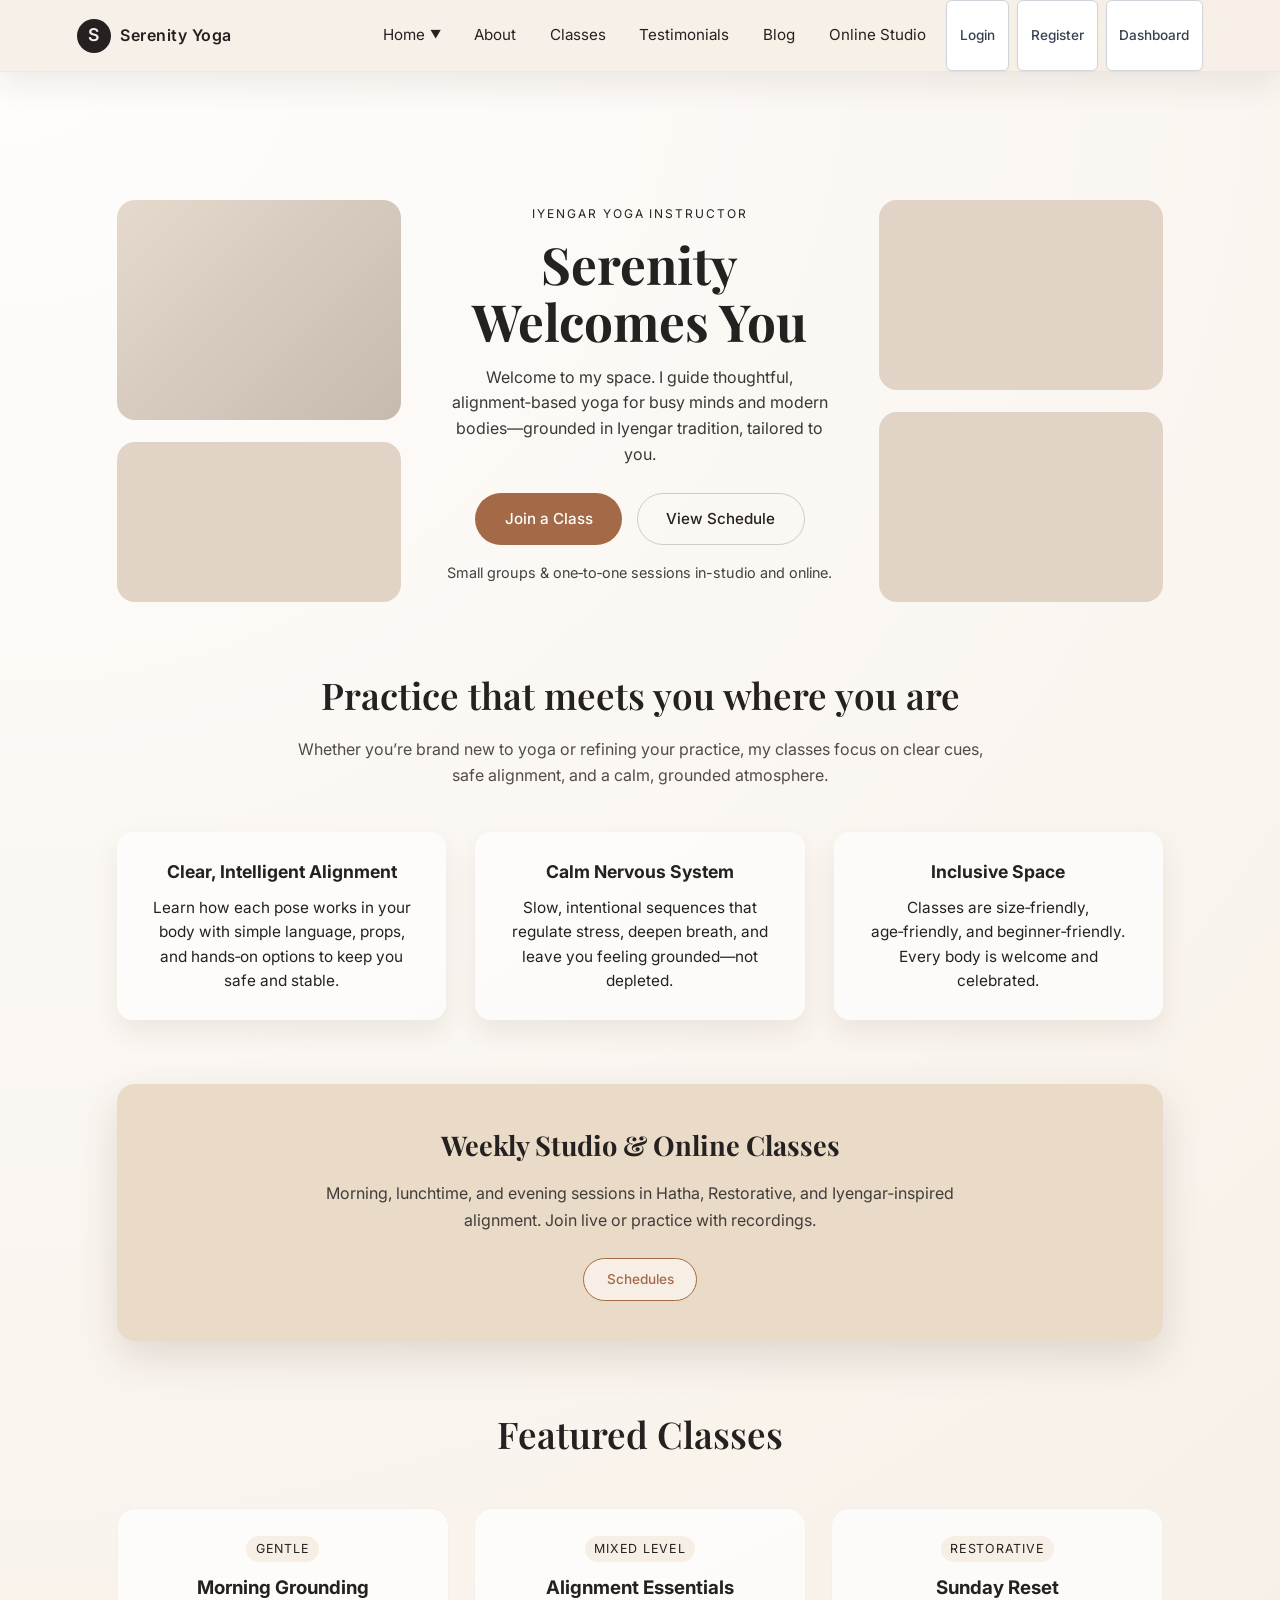
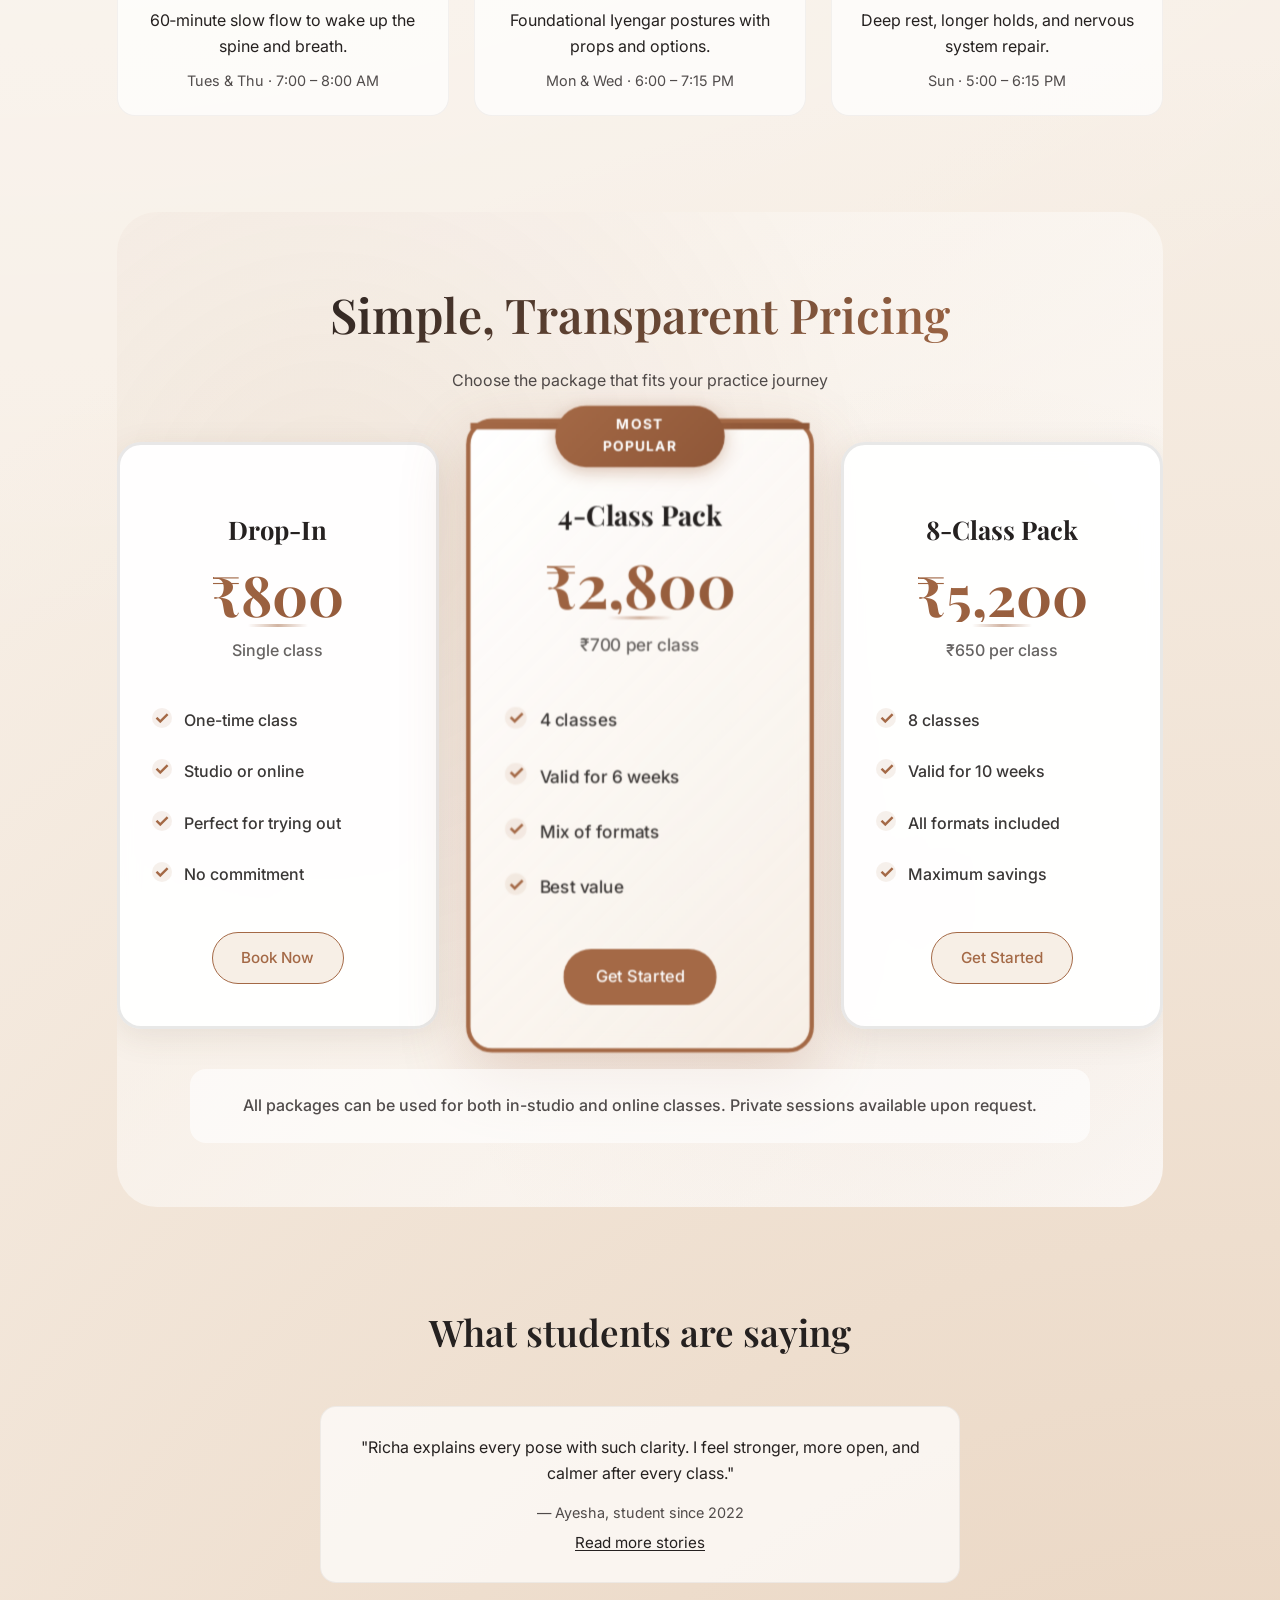
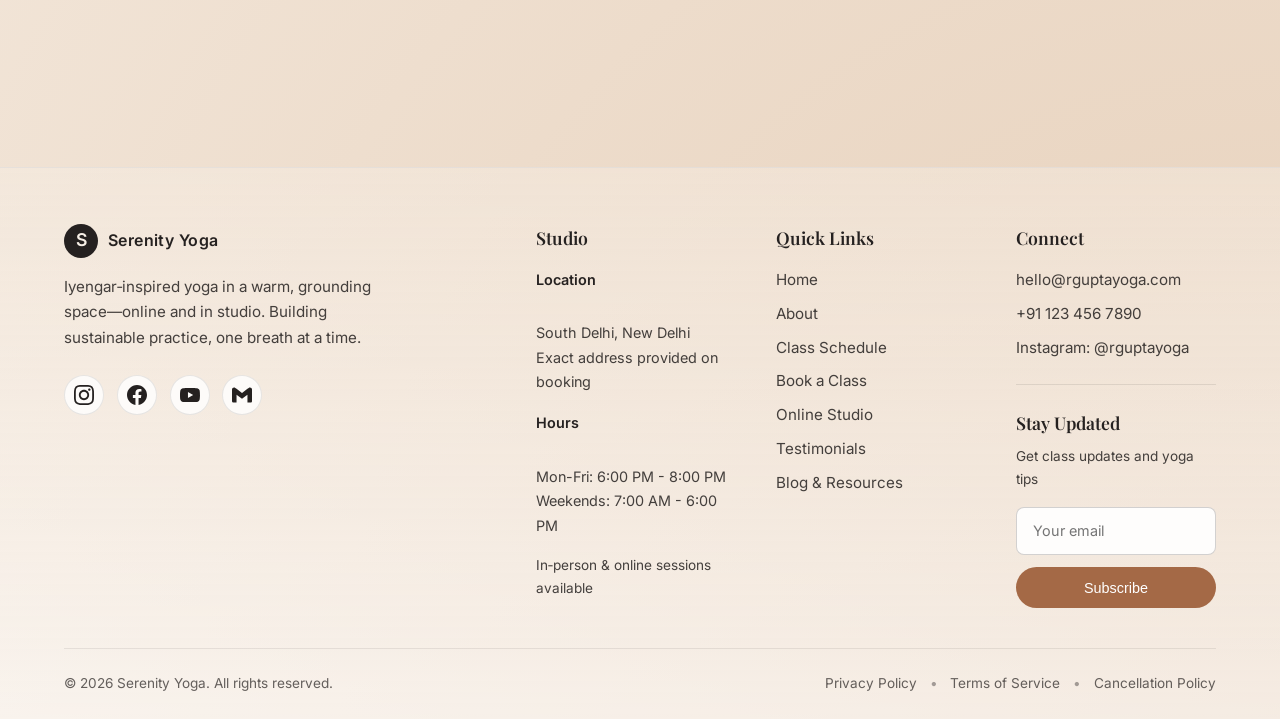
==== commit 3290bb84: "buttons will chnage" ====
--- a/index.html
+++ b/index.html
@@ -1,396 +1,385 @@
 <!DOCTYPE html>
 <html lang="en">
-  <head>
-    <meta charset="UTF-8" />
-    <meta name="viewport" content="width=device-width, initial-scale=1.0" />
-    <title>Serenity Yoga | Home</title>
-    <link rel="icon" type="image/svg+xml" href="favicon.svg" />
-    <link rel="alternate icon" href="favicon.ico" />
-    <link rel="stylesheet" href="styles.css" />
-    <link
-      href="https://fonts.googleapis.com/css2?family=Playfair+Display:wght@500;700&family=Inter:wght@300;400;500;600&display=swap"
-      rel="stylesheet"
-    />
-  </head>
-  <body>
-    <header class="site-header">
-      <a href="index.html" class="logo-area">
-        <div class="logo-mark">S</div>
-        <span class="logo-text">Serenity Yoga</span>
-      </a>
-      <button class="menu-toggle" aria-label="Toggle menu" aria-expanded="false">
-        <span></span>
-        <span></span>
-        <span></span>
-      </button>
-      <nav class="main-nav" id="main-nav">
-        <div class="nav-dropdown">
-          <a href="#" class="nav-dropdown-toggle">Home <span class="dropdown-arrow">▼</span></a>
-          <div class="nav-dropdown-menu">
-            <a href="index.html" class="active">Home</a>
-            <a href="home2.html">Home 2</a>
+
+<head>
+  <meta charset="UTF-8" />
+  <meta name="viewport" content="width=device-width, initial-scale=1.0" />
+  <title>Serenity Yoga | Home</title>
+  <link rel="icon" type="image/svg+xml" href="favicon.svg" />
+  <link rel="alternate icon" href="favicon.ico" />
+  <link rel="stylesheet" href="styles.css" />
+  <link
+    href="https://fonts.googleapis.com/css2?family=Playfair+Display:wght@500;700&family=Inter:wght@300;400;500;600&display=swap"
+    rel="stylesheet" />
+</head>
+
+<body>
+  <header class="site-header">
+    <a href="index.html" class="logo-area">
+      <div class="logo-mark">S</div>
+      <span class="logo-text">Serenity Yoga</span>
+    </a>
+    <button class="menu-toggle" aria-label="Toggle menu" aria-expanded="false">
+      <span></span>
+      <span></span>
+      <span></span>
+    </button>
+    <nav class="main-nav" id="main-nav">
+      <div class="nav-dropdown">
+        <a href="#" class="nav-dropdown-toggle">Home <span class="dropdown-arrow">▼</span></a>
+        <div class="nav-dropdown-menu">
+          <a href="index.html" class="active">Home</a>
+          <a href="home2.html">Home 2</a>
+        </div>
+      </div>
+      <a href="about.html">About</a>
+      <a href="schedule.html">Classes</a>
+      <a href="testimonials.html">Testimonials</a>
+      <a href="blog.html">Blog</a>
+      <a href="online.html">Online Studio</a>
+      <a href="login.html" class="nav-btn">Login</a>
+      <a href="register.html" class="nav-btn-primary">Register</a>
+      <a href="dashboard.html" class="nav-btn">Dashboard</a>
+    </nav>
+  </header>
+
+  <main>
+    <!-- HERO -->
+    <section class="hero">
+      <div class="hero-media hero-media-left">
+        <div class="hero-photo tall"></div>
+        <div class="hero-photo square"></div>
+      </div>
+
+      <div class="hero-content">
+        <p class="eyebrow">Iyengar Yoga Instructor</p>
+        <h1>
+          Serenity<br />
+          <span>Welcomes You</span>
+        </h1>
+        <p class="hero-subtitle">
+          Welcome to my space. I guide thoughtful, alignment‑based yoga for
+          busy minds and modern bodies—grounded in Iyengar tradition, tailored
+          to you.
+        </p>
+        <div class="hero-actions">
+          <a href="booking.html" class="btn primary">Join a Class</a>
+          <a href="schedule.html" class="btn ghost">View Schedule</a>
+        </div>
+        <p class="hero-note">
+          Small groups & one‑to‑one sessions in-studio and online.
+        </p>
+      </div>
+
+      <div class="hero-media hero-media-right">
+        <div class="hero-photo wide"></div>
+        <div class="hero-photo square"></div>
+      </div>
+    </section>
+
+    <!-- THREE PILLARS -->
+    <section class="pillars">
+      <div class="section-heading">
+        <h2>Practice that meets you where you are</h2>
+        <p>
+          Whether you’re brand new to yoga or refining your practice, my
+          classes focus on clear cues, safe alignment, and a calm, grounded
+          atmosphere.
+        </p>
+      </div>
+      <div class="pillars-grid">
+        <article class="card">
+          <h3>Clear, Intelligent Alignment</h3>
+          <p>
+            Learn how each pose works in your body with simple language,
+            props, and hands‑on options to keep you safe and stable.
+          </p>
+        </article>
+        <article class="card">
+          <h3>Calm Nervous System</h3>
+          <p>
+            Slow, intentional sequences that regulate stress, deepen breath,
+            and leave you feeling grounded—not depleted.
+          </p>
+        </article>
+        <article class="card">
+          <h3>Inclusive Space</h3>
+          <p>
+            Classes are size‑friendly, age‑friendly, and beginner‑friendly.
+            Every body is welcome and celebrated.
+          </p>
+        </article>
+      </div>
+    </section>
+
+    <!-- HIGHLIGHT STRIP -->
+    <section class="highlight-strip">
+      <div class="highlight-content">
+        <h2>Weekly Studio & Online Classes</h2>
+        <p>
+          Morning, lunchtime, and evening sessions in Hatha, Restorative, and
+          Iyengar‑inspired alignment. Join live or practice with recordings.
+        </p>
+        <a href="schedule.html" class="btn secondary highlight-btn">Schedules</a>
+      </div>
+    </section>
+
+    <!-- FEATURED CLASSES -->
+    <section class="featured-classes">
+      <div class="section-heading">
+        <h2>Featured Classes</h2>
+      </div>
+      <div class="class-grid">
+        <article class="class-card">
+          <span class="tag">Gentle</span>
+          <h3>Morning Grounding</h3>
+          <p>60‑minute slow flow to wake up the spine and breath.</p>
+          <p class="meta">Tues & Thu · 7:00 – 8:00 AM</p>
+        </article>
+        <article class="class-card">
+          <span class="tag">Mixed Level</span>
+          <h3>Alignment Essentials</h3>
+          <p>Foundational Iyengar postures with props and options.</p>
+          <p class="meta">Mon & Wed · 6:00 – 7:15 PM</p>
+        </article>
+        <article class="class-card">
+          <span class="tag">Restorative</span>
+          <h3>Sunday Reset</h3>
+          <p>Deep rest, longer holds, and nervous system repair.</p>
+          <p class="meta">Sun · 5:00 – 6:15 PM</p>
+        </article>
+      </div>
+    </section>
+
+    <!-- PRICING SECTION -->
+    <section class="pricing-section">
+      <div class="section-heading">
+        <h2>Simple, Transparent Pricing</h2>
+        <p>Choose the package that fits your practice journey</p>
+      </div>
+      <div class="pricing-grid">
+        <div class="pricing-card">
+          <h3>Drop-In</h3>
+          <div class="price">₹800</div>
+          <p class="price-note">Single class</p>
+          <ul class="pricing-features">
+            <li>One-time class</li>
+            <li>Studio or online</li>
+            <li>Perfect for trying out</li>
+            <li>No commitment</li>
+          </ul>
+          <a href="booking.html" class="btn secondary">Book Now</a>
+        </div>
+        <div class="pricing-card featured">
+          <div class="popular-badge">Most Popular</div>
+          <h3>4-Class Pack</h3>
+          <div class="price">₹2,800</div>
+          <p class="price-note">₹700 per class</p>
+          <ul class="pricing-features">
+            <li>4 classes</li>
+            <li>Valid for 6 weeks</li>
+            <li>Mix of formats</li>
+            <li>Best value</li>
+          </ul>
+          <a href="booking.html" class="btn primary">Get Started</a>
+        </div>
+        <div class="pricing-card">
+          <h3>8-Class Pack</h3>
+          <div class="price">₹5,200</div>
+          <p class="price-note">₹650 per class</p>
+          <ul class="pricing-features">
+            <li>8 classes</li>
+            <li>Valid for 10 weeks</li>
+            <li>All formats included</li>
+            <li>Maximum savings</li>
+          </ul>
+          <a href="booking.html" class="btn secondary">Get Started</a>
+        </div>
+      </div>
+      <p class="pricing-note">All packages can be used for both in-studio and online classes. Private sessions available
+        upon request.</p>
+    </section>
+
+    <!-- TESTIMONIAL PREVIEW -->
+    <section class="testimonial-preview">
+      <div class="section-heading narrow">
+        <h2>What students are saying</h2>
+      </div>
+      <div class="testimonial-card">
+        <p class="quote">
+          "Richa explains every pose with such clarity. I feel stronger, more
+          open, and calmer after every class."
+        </p>
+        <p class="author">— Ayesha, student since 2022</p>
+        <a href="testimonials.html" class="text-link">Read more stories</a>
+      </div>
+    </section>
+  </main>
+
+  <footer class="site-footer">
+    <div class="footer-main">
+      <div class="footer-brand">
+        <div class="footer-logo">
+          <div class="logo-mark">S</div>
+          <span class="logo-text">Serenity Yoga</span>
+        </div>
+        <p>
+          Iyengar‑inspired yoga in a warm, grounding space—online and in
+          studio. Building sustainable practice, one breath at a time.
+        </p>
+        <div class="social-icons">
+          <a href="https://instagram.com/rguptayoga" target="_blank" rel="noopener noreferrer" aria-label="Instagram"
+            class="social-icon">
+            <svg width="20" height="20" viewBox="0 0 24 24" fill="currentColor">
+              <path
+                d="M12 2.163c3.204 0 3.584.012 4.85.07 3.252.148 4.771 1.691 4.919 4.919.058 1.265.069 1.645.069 4.849 0 3.205-.012 3.584-.069 4.849-.149 3.225-1.664 4.771-4.919 4.919-1.266.058-1.644.07-4.85.07-3.204 0-3.584-.012-4.849-.07-3.26-.149-4.771-1.699-4.919-4.92-.058-1.265-.07-1.644-.07-4.849 0-3.204.013-3.583.07-4.849.149-3.227 1.664-4.771 4.919-4.919 1.266-.057 1.645-.069 4.849-.069zm0-2.163c-3.259 0-3.667.014-4.947.072-4.358.2-6.78 2.618-6.98 6.98-.059 1.281-.073 1.689-.073 4.948 0 3.259.014 3.668.072 4.948.2 4.358 2.618 6.78 6.98 6.98 1.281.058 1.689.072 4.948.072 3.259 0 3.668-.014 4.948-.072 4.354-.2 6.782-2.618 6.979-6.98.059-1.28.073-1.689.073-4.948 0-3.259-.014-3.667-.072-4.947-.196-4.354-2.617-6.78-6.979-6.98-1.281-.059-1.69-.073-4.949-.073zm0 5.838c-3.403 0-6.162 2.759-6.162 6.162s2.759 6.163 6.162 6.163 6.162-2.759 6.162-6.163c0-3.403-2.759-6.162-6.162-6.162zm0 10.162c-2.209 0-4-1.79-4-4 0-2.209 1.791-4 4-4s4 1.791 4 4c0 2.21-1.791 4-4 4zm6.406-11.845c-.796 0-1.441.645-1.441 1.44s.645 1.44 1.441 1.44c.795 0 1.439-.645 1.439-1.44s-.644-1.44-1.439-1.44z" />
+            </svg>
+          </a>
+          <a href="https://facebook.com/rguptayoga" target="_blank" rel="noopener noreferrer" aria-label="Facebook"
+            class="social-icon">
+            <svg width="20" height="20" viewBox="0 0 24 24" fill="currentColor">
+              <path
+                d="M24 12.073c0-6.627-5.373-12-12-12s-12 5.373-12 12c0 5.99 4.388 10.954 10.125 11.854v-8.385H7.078v-3.47h3.047V9.43c0-3.007 1.792-4.669 4.533-4.669 1.312 0 2.686.235 2.686.235v2.953H15.83c-1.491 0-1.956.925-1.956 1.874v2.25h3.328l-.532 3.47h-2.796v8.385C19.612 23.027 24 18.062 24 12.073z" />
+            </svg>
+          </a>
+          <a href="https://youtube.com/@rguptayoga" target="_blank" rel="noopener noreferrer" aria-label="YouTube"
+            class="social-icon">
+            <svg width="20" height="20" viewBox="0 0 24 24" fill="currentColor">
+              <path
+                d="M23.498 6.186a3.016 3.016 0 0 0-2.122-2.136C19.505 3.545 12 3.545 12 3.545s-7.505 0-9.377.505A3.017 3.017 0 0 0 .502 6.186C0 8.07 0 12 0 12s0 3.93.502 5.814a3.016 3.016 0 0 0 2.122 2.136c1.871.505 9.376.505 9.376.505s7.505 0 9.377-.505a3.015 3.015 0 0 0 2.122-2.136C24 15.93 24 12 24 12s0-3.93-.502-5.814zM9.545 15.568V8.432L15.818 12l-6.273 3.568z" />
+            </svg>
+          </a>
+          <a href="mailto:hello@rguptayoga.com" aria-label="Email" class="social-icon">
+            <svg width="20" height="20" viewBox="0 0 24 24" fill="currentColor">
+              <path
+                d="M24 5.457v13.909c0 .904-.732 1.636-1.636 1.636h-3.819V11.73L12 16.64l-6.545-4.91v9.273H1.636A1.636 1.636 0 0 1 0 19.366V5.457c0-2.023 2.309-3.178 3.927-1.964L5.455 4.64 12 9.548l6.545-4.91 1.528-1.145C21.69 2.28 24 3.434 24 5.457z" />
+            </svg>
+          </a>
+        </div>
+      </div>
+      <div class="footer-columns">
+        <div class="footer-column">
+          <h4>Studio</h4>
+          <p><strong>Location</strong><br />South Delhi, New Delhi<br />Exact address provided on booking</p>
+          <p><strong>Hours</strong><br />Mon-Fri: 6:00 PM - 8:00 PM<br />Weekends: 7:00 AM - 6:00 PM</p>
+          <p class="small">In‑person & online sessions available</p>
+        </div>
+        <div class="footer-column">
+          <h4>Quick Links</h4>
+          <ul class="footer-links">
+            <li><a href="index.html">Home</a></li>
+            <li><a href="about.html">About</a></li>
+            <li><a href="schedule.html">Class Schedule</a></li>
+            <li><a href="booking.html">Book a Class</a></li>
+            <li><a href="online.html">Online Studio</a></li>
+            <li><a href="testimonials.html">Testimonials</a></li>
+            <li><a href="blog.html">Blog & Resources</a></li>
+          </ul>
+        </div>
+        <div class="footer-column">
+          <h4>Connect</h4>
+          <ul class="footer-links">
+            <li><a href="mailto:hello@rguptayoga.com">hello@rguptayoga.com</a></li>
+            <li><a href="tel:+911234567890">+91 123 456 7890</a></li>
+            <li><a href="https://instagram.com/rguptayoga" target="_blank" rel="noopener noreferrer">Instagram:
+                @rguptayoga</a></li>
+          </ul>
+          <div class="newsletter">
+            <h4>Stay Updated</h4>
+            <p class="small">Get class updates and yoga tips</p>
+            <form class="newsletter-form" onsubmit="event.preventDefault(); alert('Thank you for subscribing!');">
+              <input type="email" placeholder="Your email" required />
+              <button type="submit" class="btn primary">Subscribe</button>
+            </form>
           </div>
         </div>
-        <a href="about.html">About</a>
-        <a href="schedule.html">Classes</a>
-        <a href="testimonials.html">Testimonials</a>
-        <a href="blog.html">Blog</a>
-        <a href="online.html">Online Studio</a>
-        <a href="login.html" class="nav-btn">Login</a>
-        <a href="register.html" class="nav-btn-primary">Register</a>
-        <a href="dashboard.html">Dashboard</a>
-      </nav>
-    </header>
-
-    <main>
-      <!-- HERO -->
-      <section class="hero">
-        <div class="hero-media hero-media-left">
-          <div class="hero-photo tall"></div>
-          <div class="hero-photo square"></div>
-        </div>
-
-        <div class="hero-content">
-          <p class="eyebrow">Iyengar Yoga Instructor</p>
-          <h1>
-            Serenity<br />
-            <span>Welcomes You</span>
-          </h1>
-          <p class="hero-subtitle">
-            Welcome to my space. I guide thoughtful, alignment‑based yoga for
-            busy minds and modern bodies—grounded in Iyengar tradition, tailored
-            to you.
-          </p>
-          <div class="hero-actions">
-            <a href="booking.html" class="btn primary">Join a Class</a>
-            <a href="schedule.html" class="btn ghost">View Schedule</a>
-          </div>
-          <p class="hero-note">
-            Small groups & one‑to‑one sessions in-studio and online.
-          </p>
-        </div>
-
-        <div class="hero-media hero-media-right">
-          <div class="hero-photo wide"></div>
-          <div class="hero-photo square"></div>
-        </div>
-      </section>
-
-      <!-- THREE PILLARS -->
-      <section class="pillars">
-        <div class="section-heading">
-          <h2>Practice that meets you where you are</h2>
-          <p>
-            Whether you’re brand new to yoga or refining your practice, my
-            classes focus on clear cues, safe alignment, and a calm, grounded
-            atmosphere.
-          </p>
-        </div>
-        <div class="pillars-grid">
-          <article class="card">
-            <h3>Clear, Intelligent Alignment</h3>
-            <p>
-              Learn how each pose works in your body with simple language,
-              props, and hands‑on options to keep you safe and stable.
-            </p>
-          </article>
-          <article class="card">
-            <h3>Calm Nervous System</h3>
-            <p>
-              Slow, intentional sequences that regulate stress, deepen breath,
-              and leave you feeling grounded—not depleted.
-            </p>
-          </article>
-          <article class="card">
-            <h3>Inclusive Space</h3>
-            <p>
-              Classes are size‑friendly, age‑friendly, and beginner‑friendly.
-              Every body is welcome and celebrated.
-            </p>
-          </article>
-        </div>
-      </section>
-
-      <!-- HIGHLIGHT STRIP -->
-      <section class="highlight-strip">
-        <div class="highlight-content">
-          <h2>Weekly Studio & Online Classes</h2>
-          <p>
-            Morning, lunchtime, and evening sessions in Hatha, Restorative, and
-            Iyengar‑inspired alignment. Join live or practice with recordings.
-          </p>
-          <a href="schedule.html" class="btn secondary highlight-btn">Schedules</a>
-        </div>
-      </section>
-
-      <!-- FEATURED CLASSES -->
-      <section class="featured-classes">
-        <div class="section-heading">
-          <h2>Featured Classes</h2>
-        </div>
-        <div class="class-grid">
-          <article class="class-card">
-            <span class="tag">Gentle</span>
-            <h3>Morning Grounding</h3>
-            <p>60‑minute slow flow to wake up the spine and breath.</p>
-            <p class="meta">Tues & Thu · 7:00 – 8:00 AM</p>
-          </article>
-          <article class="class-card">
-            <span class="tag">Mixed Level</span>
-            <h3>Alignment Essentials</h3>
-            <p>Foundational Iyengar postures with props and options.</p>
-            <p class="meta">Mon & Wed · 6:00 – 7:15 PM</p>
-          </article>
-          <article class="class-card">
-            <span class="tag">Restorative</span>
-            <h3>Sunday Reset</h3>
-            <p>Deep rest, longer holds, and nervous system repair.</p>
-            <p class="meta">Sun · 5:00 – 6:15 PM</p>
-          </article>
-        </div>
-      </section>
-
-      <!-- PRICING SECTION -->
-      <section class="pricing-section">
-        <div class="section-heading">
-          <h2>Simple, Transparent Pricing</h2>
-          <p>Choose the package that fits your practice journey</p>
-        </div>
-        <div class="pricing-grid">
-          <div class="pricing-card">
-            <h3>Drop-In</h3>
-            <div class="price">₹800</div>
-            <p class="price-note">Single class</p>
-            <ul class="pricing-features">
-              <li>One-time class</li>
-              <li>Studio or online</li>
-              <li>Perfect for trying out</li>
-              <li>No commitment</li>
-            </ul>
-            <a href="booking.html" class="btn secondary">Book Now</a>
-          </div>
-          <div class="pricing-card featured">
-            <div class="popular-badge">Most Popular</div>
-            <h3>4-Class Pack</h3>
-            <div class="price">₹2,800</div>
-            <p class="price-note">₹700 per class</p>
-            <ul class="pricing-features">
-              <li>4 classes</li>
-              <li>Valid for 6 weeks</li>
-              <li>Mix of formats</li>
-              <li>Best value</li>
-            </ul>
-            <a href="booking.html" class="btn primary">Get Started</a>
-          </div>
-          <div class="pricing-card">
-            <h3>8-Class Pack</h3>
-            <div class="price">₹5,200</div>
-            <p class="price-note">₹650 per class</p>
-            <ul class="pricing-features">
-              <li>8 classes</li>
-              <li>Valid for 10 weeks</li>
-              <li>All formats included</li>
-              <li>Maximum savings</li>
-            </ul>
-            <a href="booking.html" class="btn secondary">Get Started</a>
-          </div>
-        </div>
-        <p class="pricing-note">All packages can be used for both in-studio and online classes. Private sessions available upon request.</p>
-      </section>
-
-      <!-- TESTIMONIAL PREVIEW -->
-      <section class="testimonial-preview">
-        <div class="section-heading narrow">
-          <h2>What students are saying</h2>
-        </div>
-        <div class="testimonial-card">
-          <p class="quote">
-            "Richa explains every pose with such clarity. I feel stronger, more
-            open, and calmer after every class."
-          </p>
-          <p class="author">— Ayesha, student since 2022</p>
-          <a href="testimonials.html" class="text-link">Read more stories</a>
-        </div>
-      </section>
-    </main>
-
-    <footer class="site-footer">
-      <div class="footer-main">
-        <div class="footer-brand">
-          <div class="footer-logo">
-            <div class="logo-mark">S</div>
-            <span class="logo-text">Serenity Yoga</span>
-          </div>
-          <p>
-            Iyengar‑inspired yoga in a warm, grounding space—online and in
-            studio. Building sustainable practice, one breath at a time.
-          </p>
-          <div class="social-icons">
-            <a href="https://instagram.com/rguptayoga" target="_blank" rel="noopener noreferrer" aria-label="Instagram" class="social-icon">
-              <svg width="20" height="20" viewBox="0 0 24 24" fill="currentColor">
-                <path d="M12 2.163c3.204 0 3.584.012 4.85.07 3.252.148 4.771 1.691 4.919 4.919.058 1.265.069 1.645.069 4.849 0 3.205-.012 3.584-.069 4.849-.149 3.225-1.664 4.771-4.919 4.919-1.266.058-1.644.07-4.85.07-3.204 0-3.584-.012-4.849-.07-3.26-.149-4.771-1.699-4.919-4.92-.058-1.265-.07-1.644-.07-4.849 0-3.204.013-3.583.07-4.849.149-3.227 1.664-4.771 4.919-4.919 1.266-.057 1.645-.069 4.849-.069zm0-2.163c-3.259 0-3.667.014-4.947.072-4.358.2-6.78 2.618-6.98 6.98-.059 1.281-.073 1.689-.073 4.948 0 3.259.014 3.668.072 4.948.2 4.358 2.618 6.78 6.98 6.98 1.281.058 1.689.072 4.948.072 3.259 0 3.668-.014 4.948-.072 4.354-.2 6.782-2.618 6.979-6.98.059-1.28.073-1.689.073-4.948 0-3.259-.014-3.667-.072-4.947-.196-4.354-2.617-6.78-6.979-6.98-1.281-.059-1.69-.073-4.949-.073zm0 5.838c-3.403 0-6.162 2.759-6.162 6.162s2.759 6.163 6.162 6.163 6.162-2.759 6.162-6.163c0-3.403-2.759-6.162-6.162-6.162zm0 10.162c-2.209 0-4-1.79-4-4 0-2.209 1.791-4 4-4s4 1.791 4 4c0 2.21-1.791 4-4 4zm6.406-11.845c-.796 0-1.441.645-1.441 1.44s.645 1.44 1.441 1.44c.795 0 1.439-.645 1.439-1.44s-.644-1.44-1.439-1.44z"/>
-              </svg>
-            </a>
-            <a href="https://facebook.com/rguptayoga" target="_blank" rel="noopener noreferrer" aria-label="Facebook" class="social-icon">
-              <svg width="20" height="20" viewBox="0 0 24 24" fill="currentColor">
-                <path d="M24 12.073c0-6.627-5.373-12-12-12s-12 5.373-12 12c0 5.99 4.388 10.954 10.125 11.854v-8.385H7.078v-3.47h3.047V9.43c0-3.007 1.792-4.669 4.533-4.669 1.312 0 2.686.235 2.686.235v2.953H15.83c-1.491 0-1.956.925-1.956 1.874v2.25h3.328l-.532 3.47h-2.796v8.385C19.612 23.027 24 18.062 24 12.073z"/>
-              </svg>
-            </a>
-            <a href="https://youtube.com/@rguptayoga" target="_blank" rel="noopener noreferrer" aria-label="YouTube" class="social-icon">
-              <svg width="20" height="20" viewBox="0 0 24 24" fill="currentColor">
-                <path d="M23.498 6.186a3.016 3.016 0 0 0-2.122-2.136C19.505 3.545 12 3.545 12 3.545s-7.505 0-9.377.505A3.017 3.017 0 0 0 .502 6.186C0 8.07 0 12 0 12s0 3.93.502 5.814a3.016 3.016 0 0 0 2.122 2.136c1.871.505 9.376.505 9.376.505s7.505 0 9.377-.505a3.015 3.015 0 0 0 2.122-2.136C24 15.93 24 12 24 12s0-3.93-.502-5.814zM9.545 15.568V8.432L15.818 12l-6.273 3.568z"/>
-              </svg>
-            </a>
-            <a href="mailto:hello@rguptayoga.com" aria-label="Email" class="social-icon">
-              <svg width="20" height="20" viewBox="0 0 24 24" fill="currentColor">
-                <path d="M24 5.457v13.909c0 .904-.732 1.636-1.636 1.636h-3.819V11.73L12 16.64l-6.545-4.91v9.273H1.636A1.636 1.636 0 0 1 0 19.366V5.457c0-2.023 2.309-3.178 3.927-1.964L5.455 4.64 12 9.548l6.545-4.91 1.528-1.145C21.69 2.28 24 3.434 24 5.457z"/>
-              </svg>
-            </a>
-          </div>
-        </div>
-        <div class="footer-columns">
-          <div class="footer-column">
-            <h4>Studio</h4>
-            <p><strong>Location</strong><br />South Delhi, New Delhi<br />Exact address provided on booking</p>
-            <p><strong>Hours</strong><br />Mon-Fri: 6:00 PM - 8:00 PM<br />Weekends: 7:00 AM - 6:00 PM</p>
-            <p class="small">In‑person & online sessions available</p>
-          </div>
-          <div class="footer-column">
-            <h4>Quick Links</h4>
-            <ul class="footer-links">
-              <li><a href="index.html">Home</a></li>
-              <li><a href="about.html">About</a></li>
-              <li><a href="schedule.html">Class Schedule</a></li>
-              <li><a href="booking.html">Book a Class</a></li>
-              <li><a href="online.html">Online Studio</a></li>
-              <li><a href="testimonials.html">Testimonials</a></li>
-              <li><a href="blog.html">Blog & Resources</a></li>
-            </ul>
-          </div>
-          <div class="footer-column">
-            <h4>Connect</h4>
-            <ul class="footer-links">
-              <li><a href="mailto:hello@rguptayoga.com">hello@rguptayoga.com</a></li>
-              <li><a href="tel:+911234567890">+91 123 456 7890</a></li>
-              <li><a href="https://instagram.com/rguptayoga" target="_blank" rel="noopener noreferrer">Instagram: @rguptayoga</a></li>
-            </ul>
-            <div class="newsletter">
-              <h4>Stay Updated</h4>
-              <p class="small">Get class updates and yoga tips</p>
-              <form class="newsletter-form" onsubmit="event.preventDefault(); alert('Thank you for subscribing!');">
-                <input type="email" placeholder="Your email" required />
-                <button type="submit" class="btn primary">Subscribe</button>
-              </form>
-            </div>
-          </div>
-        </div>
-      </div>
-      <div class="footer-bottom">
-        <div class="footer-bottom-content">
-          <span>© <span id="year"></span> Serenity Yoga. All rights reserved.</span>
-          <div class="footer-legal">
-            <a href="#">Privacy Policy</a>
-            <span>•</span>
-            <a href="#">Terms of Service</a>
-            <span>•</span>
-            <a href="#">Cancellation Policy</a>
-          </div>
-        </div>
-        </div>
-    </footer>
-
-    <!-- Scroll to Top Button -->
-    <button class="scroll-to-top" id="scrollToTop" aria-label="Scroll to top">
-      <svg width="20" height="20" viewBox="0 0 24 24" fill="none" stroke="currentColor" stroke-width="2">
-        <path d="M18 15l-6-6-6 6"/>
-      </svg>
-    </button>
-
-    <script>
-      const yearSpan = document.getElementById("year");
-      if (yearSpan) {
-        yearSpan.textContent = new Date().getFullYear();
-      }
-
-      // Menu toggle functionality
-      const menuToggle = document.querySelector('.menu-toggle');
-      const mainNav = document.getElementById('main-nav');
-      
-      if (menuToggle && mainNav) {
-        menuToggle.addEventListener('click', function() {
-          const isExpanded = menuToggle.getAttribute('aria-expanded') === 'true';
-          menuToggle.setAttribute('aria-expanded', !isExpanded);
-          mainNav.classList.toggle('nav-open');
-          menuToggle.classList.toggle('active');
-        });
-      }
-
-      // Dropdown functionality - handle all dropdowns FIRST (before nav links)
-      const dropdowns = document.querySelectorAll('.nav-dropdown');
-      
-      dropdowns.forEach((dropdown) => {
-        const dropdownToggle = dropdown.querySelector('.nav-dropdown-toggle');
-        const dropdownMenu = dropdown.querySelector('.nav-dropdown-menu');
-        const dropdownItems = dropdownMenu ? dropdownMenu.querySelectorAll('a') : [];
-        
-        if (dropdownToggle && dropdownMenu) {
-          // Handle toggle click/touch
-          const handleToggle = function(e) {
-            e.preventDefault();
-            e.stopPropagation();
-            e.stopImmediatePropagation();
-            
-            // Close other dropdowns
-            dropdowns.forEach((otherDropdown) => {
-              if (otherDropdown !== dropdown) {
-                const otherMenu = otherDropdown.querySelector('.nav-dropdown-menu');
-                if (otherMenu) {
-                  otherMenu.classList.remove('show');
-                }
+      </div>
+    </div>
+    <div class="footer-bottom">
+      <div class="footer-bottom-content">
+        <span>© <span id="year"></span> Serenity Yoga. All rights reserved.</span>
+        <div class="footer-legal">
+          <a href="#">Privacy Policy</a>
+          <span>•</span>
+          <a href="#">Terms of Service</a>
+          <span>•</span>
+          <a href="#">Cancellation Policy</a>
+        </div>
+      </div>
+    </div>
+  </footer>
+
+  <!-- Scroll to Top Button -->
+  <button class="scroll-to-top" id="scrollToTop" aria-label="Scroll to top">
+    <svg width="20" height="20" viewBox="0 0 24 24" fill="none" stroke="currentColor" stroke-width="2">
+      <path d="M18 15l-6-6-6 6" />
+    </svg>
+  </button>
+
+  <script>
+    const yearSpan = document.getElementById("year");
+    if (yearSpan) {
+      yearSpan.textContent = new Date().getFullYear();
+    }
+
+    // Menu toggle functionality
+    const menuToggle = document.querySelector('.menu-toggle');
+    const mainNav = document.getElementById('main-nav');
+
+    if (menuToggle && mainNav) {
+      menuToggle.addEventListener('click', function () {
+        const isExpanded = menuToggle.getAttribute('aria-expanded') === 'true';
+        menuToggle.setAttribute('aria-expanded', !isExpanded);
+        mainNav.classList.toggle('nav-open');
+        menuToggle.classList.toggle('active');
+      });
+    }
+
+    // Dropdown functionality - handle all dropdowns FIRST (before nav links)
+    const dropdowns = document.querySelectorAll('.nav-dropdown');
+
+    dropdowns.forEach((dropdown) => {
+      const dropdownToggle = dropdown.querySelector('.nav-dropdown-toggle');
+      const dropdownMenu = dropdown.querySelector('.nav-dropdown-menu');
+      const dropdownItems = dropdownMenu ? dropdownMenu.querySelectorAll('a') : [];
+
+      if (dropdownToggle && dropdownMenu) {
+        // Handle toggle click/touch
+        const handleToggle = function (e) {
+          e.preventDefault();
+          e.stopPropagation();
+          e.stopImmediatePropagation();
+
+          // Close other dropdowns
+          dropdowns.forEach((otherDropdown) => {
+            if (otherDropdown !== dropdown) {
+              const otherMenu = otherDropdown.querySelector('.nav-dropdown-menu');
+              if (otherMenu) {
+                otherMenu.classList.remove('show');
               }
-            });
-            
-            // Toggle this dropdown
-            dropdownMenu.classList.toggle('show');
-            
-            return false;
-          };
-          
-          // Add event listeners - use capture phase and make sure they run first
-          dropdownToggle.addEventListener('click', handleToggle, true);
-          dropdownToggle.addEventListener('touchend', function(e) {
-            e.preventDefault();
-            e.stopPropagation();
-            e.stopImmediatePropagation();
-            handleToggle(e);
-            return false;
-          }, true);
-
-          // Close mobile menu when clicking dropdown items
-          dropdownItems.forEach(item => {
-            item.addEventListener('click', function(e) {
-              if (window.innerWidth <= 960) {
-                if (mainNav) {
-                  mainNav.classList.remove('nav-open');
-                }
-                if (menuToggle) {
-                  menuToggle.classList.remove('active');
-                  menuToggle.setAttribute('aria-expanded', 'false');
-                }
-                dropdownMenu.classList.remove('show');
-              }
-            });
+            }
           });
-        }
-      });
-
-      // Close menu when clicking on a link (but not dropdown toggle or dropdown items)
-      if (mainNav) {
-        const navLinks = mainNav.querySelectorAll('a');
-        navLinks.forEach(link => {
-          link.addEventListener('click', function(e) {
-            // Don't close menu if clicking dropdown toggle or dropdown items
-            if (!link.classList.contains('nav-dropdown-toggle') && !link.closest('.nav-dropdown-menu')) {
+
+          // Toggle this dropdown
+          dropdownMenu.classList.toggle('show');
+
+          return false;
+        };
+
+        // Add event listeners - use capture phase and make sure they run first
+        dropdownToggle.addEventListener('click', handleToggle, true);
+        dropdownToggle.addEventListener('touchend', function (e) {
+          e.preventDefault();
+          e.stopPropagation();
+          e.stopImmediatePropagation();
+          handleToggle(e);
+          return false;
+        }, true);
+
+        // Close mobile menu when clicking dropdown items
+        dropdownItems.forEach(item => {
+          item.addEventListener('click', function (e) {
+            if (window.innerWidth <= 960) {
               if (mainNav) {
                 mainNav.classList.remove('nav-open');
               }
@@ -398,45 +387,64 @@
                 menuToggle.classList.remove('active');
                 menuToggle.setAttribute('aria-expanded', 'false');
               }
+              dropdownMenu.classList.remove('show');
             }
           });
         });
       }
-
-      // Close dropdowns when clicking outside (desktop only)
-      if (window.innerWidth > 960) {
-        document.addEventListener('click', function(e) {
-          if (!e.target.closest('.nav-dropdown')) {
-            dropdownMenus.forEach(menu => {
-              menu.classList.remove('show');
-            });
+    });
+
+    // Close menu when clicking on a link (but not dropdown toggle or dropdown items)
+    if (mainNav) {
+      const navLinks = mainNav.querySelectorAll('a');
+      navLinks.forEach(link => {
+        link.addEventListener('click', function (e) {
+          // Don't close menu if clicking dropdown toggle or dropdown items
+          if (!link.classList.contains('nav-dropdown-toggle') && !link.closest('.nav-dropdown-menu')) {
+            if (mainNav) {
+              mainNav.classList.remove('nav-open');
+            }
+            if (menuToggle) {
+              menuToggle.classList.remove('active');
+              menuToggle.setAttribute('aria-expanded', 'false');
+            }
           }
         });
-      }
-
-      // Scroll to top functionality
-      const scrollToTopBtn = document.getElementById('scrollToTop');
-      if (scrollToTopBtn) {
-        // Show/hide button based on scroll position
-        window.addEventListener('scroll', function() {
-          if (window.pageYOffset > 300) {
-            scrollToTopBtn.classList.add('show');
-          } else {
-            scrollToTopBtn.classList.remove('show');
-          }
+      });
+    }
+
+    // Close dropdowns when clicking outside (desktop only)
+    if (window.innerWidth > 960) {
+      document.addEventListener('click', function (e) {
+        if (!e.target.closest('.nav-dropdown')) {
+          dropdownMenus.forEach(menu => {
+            menu.classList.remove('show');
+          });
+        }
+      });
+    }
+
+    // Scroll to top functionality
+    const scrollToTopBtn = document.getElementById('scrollToTop');
+    if (scrollToTopBtn) {
+      // Show/hide button based on scroll position
+      window.addEventListener('scroll', function () {
+        if (window.pageYOffset > 300) {
+          scrollToTopBtn.classList.add('show');
+        } else {
+          scrollToTopBtn.classList.remove('show');
+        }
+      });
+
+      // Scroll to top when button is clicked
+      scrollToTopBtn.addEventListener('click', function () {
+        window.scrollTo({
+          top: 0,
+          behavior: 'smooth'
         });
-
-        // Scroll to top when button is clicked
-        scrollToTopBtn.addEventListener('click', function() {
-          window.scrollTo({
-            top: 0,
-            behavior: 'smooth'
-          });
-        });
-      }
-    </script>
-  </body>
-</html>
-
-
-
+      });
+    }
+  </script>
+</body>
+
+</html>
--- a/styles.css
+++ b/styles.css
@@ -127,7 +127,8 @@
   display: flex;
   align-items: center;
   justify-content: space-between;
-  padding: 1.1rem 6vw;
+  padding: 0 6vw;
+  min-height: 4.5rem;
   background-color: rgba(247, 239, 230, 0.9);
   backdrop-filter: blur(18px);
   border-bottom: 1px solid rgba(0, 0, 0, 0.04);
@@ -142,6 +143,7 @@
   color: inherit;
   cursor: pointer;
   transition: opacity 0.2s ease;
+  padding: 1.1rem 0;
 }
 
 .logo-area:hover {
@@ -178,6 +180,7 @@
   padding: 0;
   z-index: 25;
   position: relative;
+  -webkit-tap-highlight-color: transparent;
 }
 
 .menu-toggle span {
@@ -205,6 +208,7 @@
   display: flex;
   gap: 0.5rem;
   font-size: 0.95rem;
+  align-self: stretch;
 }
 
 .main-nav a {
@@ -212,6 +216,10 @@
   padding: 0.35rem 0.8rem 0.4rem;
   border-radius: 999px;
   transition: background-color 0.2s ease, color 0.2s ease;
+  display: inline-flex;
+  align-items: center;
+  justify-content: center;
+  text-align: center;
 }
 
 .main-nav a::after {
@@ -227,57 +235,44 @@
   color: #f7efe6;
 }
 
-.main-nav a.nav-btn {
-  background: rgba(255, 255, 255, 0.9);
-  border: 2px solid #a46946;
-  color: #a46946;
-  font-weight: 600;
-  padding: 0.5rem 1.2rem;
-  border-radius: 999px;
-  transition: all 0.3s ease;
-  box-shadow: 0 2px 8px rgba(164, 105, 70, 0.1);
-}
-
-.main-nav a.nav-btn::after {
-  display: none;
-}
-
-.main-nav a.nav-btn:hover {
-  background: #a46946;
-  color: white;
-  transform: translateY(-2px);
-  box-shadow: 0 4px 12px rgba(164, 105, 70, 0.3);
-}
-
+.main-nav a.nav-btn,
 .main-nav a.nav-btn-primary {
-  background: linear-gradient(135deg, #a46946, #8f5738);
-  border: 2px solid #a46946;
-  color: white;
-  font-weight: 600;
-  padding: 0.5rem 1.2rem;
-  border-radius: 999px;
-  transition: all 0.3s ease;
-  box-shadow: 0 2px 8px rgba(164, 105, 70, 0.2);
-}
-
-.main-nav a.nav-btn-primary::after {
-  display: none;
-}
-
+  background: #ffffff;
+  border: 1px solid #d1d5db;
+  color: #374151;
+  font-weight: 500;
+  padding: 0.3rem 0.8rem;
+  border-radius: 6px;
+  transition: all 0.2s ease;
+  box-shadow: 0 1px 2px rgba(0, 0, 0, 0.05);
+  display: inline-flex;
+  align-items: center;
+  justify-content: center;
+  text-decoration: none;
+  font-size: 0.85rem;
+  line-height: 1;
+}
+
+.main-nav a.nav-btn:hover,
 .main-nav a.nav-btn-primary:hover {
-  background: linear-gradient(135deg, #8f5738, #7a4a2f);
-  transform: translateY(-2px);
-  box-shadow: 0 4px 12px rgba(164, 105, 70, 0.4);
+  background: #f9fafb;
+  border-color: #9ca3af;
+  color: #111827;
+  transform: translateY(-1px);
 }
 
 /* NAVIGATION DROPDOWN */
 .nav-dropdown {
   position: relative;
+  height: 100%;
+  display: flex;
+  align-items: center;
 }
 
 .nav-dropdown-toggle {
   display: flex;
   align-items: center;
+  justify-content: center;
   gap: 0.3rem;
   cursor: pointer;
 }
@@ -294,7 +289,7 @@
 
 .nav-dropdown-menu {
   position: absolute;
-  top: calc(100% + 0.5rem);
+  top: 100%;
   left: 0;
   background: rgba(255, 255, 255, 0.98);
   backdrop-filter: blur(20px);
@@ -322,13 +317,16 @@
 }
 
 .nav-dropdown-menu a {
-  display: block;
+  display: flex;
+  align-items: center;
+  justify-content: center;
   padding: 0.7rem 1.2rem;
   color: #252120;
   text-decoration: none;
   transition: background-color 0.2s ease, color 0.2s ease;
   border-radius: 0;
   position: relative;
+  text-align: center;
 }
 
 .nav-dropdown-menu a::after {
@@ -414,11 +412,9 @@
 
 .hero-media-left .tall {
   height: 220px;
-  background-image: linear-gradient(
-      135deg,
+  background-image: linear-gradient(135deg,
       rgba(247, 239, 230, 0.2),
-      rgba(0, 0, 0, 0.12)
-    ),
+      rgba(0, 0, 0, 0.12)),
     url("https://images.pexels.com/photos/3822621/pexels-photo-3822621.jpeg?auto=compress&cs=tinysrgb&w=800");
 }
 
@@ -643,11 +639,9 @@
   background-size: cover;
   background-position: center;
   background-color: #e1d4c6;
-  background-image: linear-gradient(
-      135deg,
+  background-image: linear-gradient(135deg,
       rgba(247, 239, 230, 0.2),
-      rgba(0, 0, 0, 0.16)
-    ),
+      rgba(0, 0, 0, 0.16)),
     url("https://images.pexels.com/photos/3822621/pexels-photo-3822621.jpeg?auto=compress&cs=tinysrgb&w=800");
 }
 
@@ -752,51 +746,294 @@
 }
 
 /* BLOG */
+/* Featured Post Section */
+.featured-post-section {
+  margin: 3rem 0 4rem;
+}
+
+.featured-post-card {
+  background: rgba(255, 255, 255, 0.9);
+  border-radius: 24px;
+  overflow: hidden;
+  box-shadow: 0 16px 40px rgba(92, 68, 44, 0.12);
+  border: 1px solid rgba(37, 33, 32, 0.08);
+  display: grid;
+  grid-template-columns: 1fr 1.2fr;
+  gap: 0;
+  transition: transform 0.3s ease, box-shadow 0.3s ease;
+}
+
+.featured-post-card:hover {
+  transform: translateY(-5px);
+  box-shadow: 0 20px 50px rgba(92, 68, 44, 0.18);
+}
+
+.featured-post-image {
+  width: 100%;
+  height: 100%;
+  min-height: 400px;
+  background-size: cover;
+  background-position: center;
+  background-color: #e1d4c6;
+}
+
+.featured-post-content {
+  padding: 3rem 2.5rem;
+  display: flex;
+  flex-direction: column;
+  justify-content: center;
+}
+
+.post-category {
+  display: inline-block;
+  font-size: 0.75rem;
+  text-transform: uppercase;
+  letter-spacing: 0.1em;
+  color: #a46946;
+  font-weight: 600;
+  margin-bottom: 1rem;
+}
+
+.featured-post-content h2 {
+  font-family: "Playfair Display", serif;
+  font-size: 2rem;
+  margin: 0 0 1rem;
+  color: #252120;
+  line-height: 1.2;
+}
+
+.post-footer {
+  display: flex;
+  gap: 1.5rem;
+  margin: 1.5rem 0;
+  font-size: 0.9rem;
+  color: rgba(37, 33, 32, 0.7);
+}
+
+.post-date {
+  color: rgba(37, 33, 32, 0.7);
+}
+
+.read-time {
+  color: rgba(37, 33, 32, 0.7);
+}
+
+/* Blog Grid */
 .blog-grid {
   display: grid;
   grid-template-columns: repeat(3, minmax(0, 1fr));
-  gap: 1.6rem;
+  gap: 2rem;
+  margin-bottom: 4rem;
 }
 
 .post-card {
-  background-color: rgba(255, 255, 255, 0.7);
-  border-radius: 16px;
-  padding: 1.4rem 1.5rem;
-  border: 1px solid rgba(37, 33, 32, 0.06);
+  background-color: rgba(255, 255, 255, 0.9);
+  border-radius: 20px;
+  overflow: hidden;
+  border: 1px solid rgba(37, 33, 32, 0.08);
   text-align: left;
   display: flex;
   flex-direction: column;
+  transition: transform 0.3s ease, box-shadow 0.3s ease;
+  box-shadow: 0 8px 24px rgba(92, 68, 44, 0.08);
+}
+
+.post-card:hover {
+  transform: translateY(-8px);
+  box-shadow: 0 16px 40px rgba(92, 68, 44, 0.15);
+}
+
+.post-image {
+  width: 100%;
+  height: 200px;
+  background-size: cover;
+  background-position: center;
+  background-color: #e1d4c6;
+}
+
+.post-content {
+  padding: 1.8rem 1.8rem 1.5rem;
+  display: flex;
+  flex-direction: column;
+  flex-grow: 1;
+}
+
+.post-content .post-category {
+  margin-bottom: 0.5rem;
 }
 
 .post-card h3 {
-  margin: 0 0 0.4rem;
-  font-size: 1.1rem;
+  margin: 0.5rem 0 0.8rem;
+  font-size: 1.3rem;
+  font-family: "Playfair Display", serif;
+  color: #252120;
+  line-height: 1.3;
 }
 
 .post-meta {
   font-size: 0.8rem;
   text-transform: uppercase;
   letter-spacing: 0.08em;
-  margin-bottom: 0.4rem;
+  margin-bottom: 0.5rem;
+  color: rgba(37, 33, 32, 0.6);
+  font-weight: 500;
+}
+
+.post-footer-small {
+  margin-top: auto;
+  padding-top: 1rem;
+  margin-bottom: 1rem;
+}
+
+.post-footer-small .post-date {
+  font-size: 0.85rem;
+  color: rgba(37, 33, 32, 0.6);
 }
 
 .read-more-link {
+  display: inline-block;
+  color: #a46946;
+  text-decoration: none;
+  font-weight: 600;
+  font-size: 0.95rem;
+  transition: color 0.2s ease, transform 0.2s ease;
+  margin-top: 0.5rem;
+}
+
+.read-more-link:hover {
+  color: #8f5738;
+  transform: translateX(5px);
+}
+
+/* Related Resources Section */
+.related-resources {
+  margin: 5rem 0;
+  padding: 3rem 0;
+  background: linear-gradient(135deg, rgba(233, 219, 200, 0.3), rgba(247, 239, 230, 0.5));
+  border-radius: 24px;
+}
+
+.resources-grid {
+  display: grid;
+  grid-template-columns: repeat(3, minmax(0, 1fr));
+  gap: 2rem;
+  max-width: 1100px;
+  margin: 0 auto;
+  padding: 0 2rem;
+}
+
+.resource-card {
+  background: rgba(255, 255, 255, 0.95);
+  border-radius: 18px;
+  padding: 2rem 1.8rem;
+  text-align: center;
+  border: 1px solid rgba(37, 33, 32, 0.08);
+  transition: transform 0.3s ease, box-shadow 0.3s ease;
+  box-shadow: 0 8px 24px rgba(92, 68, 44, 0.08);
+}
+
+.resource-card:hover {
+  transform: translateY(-5px);
+  box-shadow: 0 16px 40px rgba(92, 68, 44, 0.15);
+}
+
+.resource-icon {
+  font-size: 3rem;
+  margin-bottom: 1rem;
   display: block;
-  text-align: center;
-  margin-top: 1rem;
+}
+
+.resource-card h3 {
+  font-family: "Playfair Display", serif;
+  font-size: 1.4rem;
+  margin: 0 0 0.8rem;
+  color: #252120;
+}
+
+.resource-card p {
+  color: rgba(37, 33, 32, 0.85);
+  line-height: 1.7;
+  margin: 0 0 1.2rem;
+  font-size: 0.95rem;
+}
+
+.resource-card .text-link {
+  color: #a46946;
+  font-weight: 600;
+}
+
+.resource-card .text-link:hover {
+  color: #8f5738;
+}
+
+/* Blog Newsletter Section */
+.blog-newsletter {
+  margin: 4rem 0;
+}
+
+.newsletter-card {
+  background: linear-gradient(135deg, #a46946 0%, #8f5738 100%);
+  border-radius: 24px;
+  padding: 3.5rem 3rem;
+  text-align: center;
+  color: white;
+  box-shadow: 0 16px 40px rgba(164, 105, 70, 0.25);
+}
+
+.newsletter-content h2 {
+  font-family: "Playfair Display", serif;
+  font-size: 2.2rem;
+  margin: 0 0 1rem;
+  color: white;
+}
+
+.newsletter-content>p {
+  font-size: 1.1rem;
+  line-height: 1.7;
+  margin: 0 0 2rem;
+  opacity: 0.95;
+  max-width: 600px;
   margin-left: auto;
   margin-right: auto;
-  color: #a46946;
-  text-decoration: none;
-  font-weight: 500;
-  font-size: 0.9rem;
-  transition: color 0.2s ease;
-  align-self: center;
-}
-
-.read-more-link:hover {
-  color: #8f5738;
-  text-decoration: underline;
+  margin-bottom: 2rem;
+}
+
+.newsletter-form-inline {
+  display: flex;
+  gap: 1rem;
+  max-width: 500px;
+  margin: 0 auto 1rem;
+  flex-wrap: wrap;
+  justify-content: center;
+}
+
+.newsletter-form-inline input {
+  flex: 1;
+  min-width: 250px;
+  padding: 0.9rem 1.2rem;
+  border-radius: 50px;
+  border: 2px solid rgba(255, 255, 255, 0.3);
+  background: rgba(255, 255, 255, 0.95);
+  font-size: 1rem;
+  color: #252120;
+}
+
+.newsletter-form-inline input:focus {
+  outline: none;
+  border-color: white;
+  background: white;
+}
+
+.newsletter-form-inline .btn {
+  padding: 0.9rem 2rem;
+  font-size: 1rem;
+  white-space: nowrap;
+}
+
+.newsletter-note {
+  font-size: 0.85rem;
+  opacity: 0.8;
+  margin: 0;
 }
 
 /* TESTIMONIALS PAGE */
@@ -1072,7 +1309,8 @@
 }
 
 /* RESPONSIVE */
-@media (max-width: 960px) {
+/* iPad Pro and smaller devices */
+@media (max-width: 1024px) {
   main {
     padding: 4rem 5vw 3rem;
   }
@@ -1082,10 +1320,13 @@
     align-items: center;
     justify-content: space-between;
     position: relative;
+    padding: 1.1rem 5vw;
   }
 
   .menu-toggle {
     display: flex;
+    width: 32px;
+    height: 32px;
   }
 
   .main-nav {
@@ -1103,23 +1344,28 @@
     max-height: 0;
     overflow: hidden;
     opacity: 0;
-    transition: max-height 0.3s ease, opacity 0.3s ease, padding 0.3s ease;
+    visibility: hidden;
+    transition: max-height 0.3s ease, opacity 0.3s ease, padding 0.3s ease, visibility 0.3s ease;
+    display: flex;
   }
 
   .main-nav.nav-open {
     max-height: 1000px;
     opacity: 1;
+    visibility: visible;
     padding: 1.5rem 6vw;
     overflow: visible;
   }
 
   .main-nav a {
-    display: block;
+    display: flex;
+    align-items: center;
+    justify-content: center;
     padding: 0.8rem 1rem;
     width: 100%;
     border-radius: 8px;
     margin-bottom: 0.5rem;
-    text-align: left;
+    text-align: center;
   }
 
   .main-nav a.nav-btn,
@@ -1147,6 +1393,7 @@
     pointer-events: auto;
     position: relative;
     z-index: 10;
+    justify-content: center;
   }
 
   .nav-dropdown-menu {
@@ -1185,6 +1432,7 @@
     opacity: 1 !important;
     visibility: visible !important;
     white-space: nowrap;
+    text-align: center;
   }
 
   .hero {
@@ -1204,6 +1452,44 @@
   .blog-grid,
   .testimonial-list {
     grid-template-columns: repeat(2, minmax(0, 1fr));
+  }
+
+  .featured-post-card {
+    grid-template-columns: 1fr;
+  }
+
+  .featured-post-image {
+    min-height: 300px;
+  }
+
+  .featured-post-content {
+    padding: 2rem 2rem;
+  }
+
+  .featured-post-content h2 {
+    font-size: 1.6rem;
+  }
+
+  .resources-grid {
+    grid-template-columns: repeat(2, minmax(0, 1fr));
+    gap: 1.5rem;
+  }
+
+  .newsletter-card {
+    padding: 2.5rem 2rem;
+  }
+
+  .newsletter-content h2 {
+    font-size: 1.8rem;
+  }
+
+  .newsletter-form-inline {
+    flex-direction: column;
+  }
+
+  .newsletter-form-inline input {
+    width: 100%;
+    min-width: 100%;
   }
 
   .two-column {
@@ -1291,6 +1577,71 @@
     grid-template-columns: minmax(0, 1fr);
   }
 
+  .featured-post-card {
+    grid-template-columns: 1fr;
+  }
+
+  .featured-post-image {
+    min-height: 250px;
+  }
+
+  .featured-post-content {
+    padding: 1.8rem 1.5rem;
+  }
+
+  .featured-post-content h2 {
+    font-size: 1.4rem;
+  }
+
+  .post-image {
+    height: 180px;
+  }
+
+  .post-content {
+    padding: 1.5rem 1.5rem 1.2rem;
+  }
+
+  .post-card h3 {
+    font-size: 1.2rem;
+  }
+
+  .resources-grid {
+    grid-template-columns: minmax(0, 1fr);
+    gap: 1.5rem;
+    padding: 0 1rem;
+  }
+
+  .resource-card {
+    padding: 1.8rem 1.5rem;
+  }
+
+  .newsletter-card {
+    padding: 2rem 1.5rem;
+    border-radius: 20px;
+  }
+
+  .newsletter-content h2 {
+    font-size: 1.6rem;
+  }
+
+  .newsletter-content>p {
+    font-size: 1rem;
+  }
+
+  .newsletter-form-inline {
+    flex-direction: column;
+    width: 100%;
+  }
+
+  .newsletter-form-inline input {
+    width: 100%;
+    min-width: 100%;
+  }
+
+  .newsletter-form-inline .btn {
+    width: 100%;
+  }
+
   .footer-main {
     grid-template-columns: minmax(0, 1fr);
   }
@@ -1298,7 +1649,7 @@
   .highlight-strip {
     padding: 2rem 1.5rem;
   }
-  
+
   .highlight-content {
     max-width: 100%;
   }
@@ -1377,6 +1728,7 @@
   gap: 1.8rem;
   max-width: 1000px;
   margin: 0 auto;
+  align-items: stretch;
 }
 
 .value-card {
@@ -1386,6 +1738,11 @@
   text-align: center;
   border: 1px solid rgba(37, 33, 32, 0.08);
   transition: transform 0.3s ease, box-shadow 0.3s ease;
+  display: flex;
+  flex-direction: column;
+  align-items: center;
+  justify-content: flex-start;
+  height: 100%;
 }
 
 .value-card:hover {
@@ -1397,6 +1754,7 @@
   font-size: 3rem;
   margin-bottom: 1rem;
   display: block;
+  flex-shrink: 0;
 }
 
 .value-card h3 {
@@ -1404,12 +1762,16 @@
   font-size: 1.3rem;
   margin: 0 0 0.8rem;
   color: #252120;
+  text-align: center;
+  width: 100%;
 }
 
 .value-card p {
   margin: 0;
   color: rgba(37, 33, 32, 0.85);
   line-height: 1.7;
+  text-align: center;
+  width: 100%;
 }
 
 /* ABOUT PAGE - PHILOSOPHY BANNER */
@@ -1456,6 +1818,7 @@
   gap: 2rem;
   max-width: 1100px;
   margin: 0 auto;
+  align-items: stretch;
 }
 
 .class-detail-card {
@@ -1465,6 +1828,13 @@
   border: 1px solid rgba(37, 33, 32, 0.08);
   transition: transform 0.2s ease, box-shadow 0.2s ease;
   text-align: center;
+  display: flex;
+  flex-direction: column;
+  align-items: center;
+  justify-content: flex-start;
+  height: 100%;
+  word-wrap: break-word;
+  overflow-wrap: break-word;
 }
 
 .class-detail-card:hover {
@@ -1482,6 +1852,8 @@
   text-transform: uppercase;
   letter-spacing: 0.05em;
   margin-bottom: 1rem;
+  text-align: center;
+  width: auto;
 }
 
 .class-tag.gentle {
@@ -1509,6 +1881,10 @@
   font-size: 1.5rem;
   margin: 0 0 0.4rem;
   color: #252120;
+  text-align: center;
+  width: 100%;
+  word-wrap: break-word;
+  overflow-wrap: break-word;
 }
 
 .class-time {
@@ -1516,18 +1892,26 @@
   color: #a46946;
   font-weight: 500;
   margin: 0 0 1rem;
-}
-
-.class-detail-card > p {
+  text-align: center;
+  width: 100%;
+}
+
+.class-detail-card>p {
   color: rgba(37, 33, 32, 0.85);
   line-height: 1.7;
   margin: 0 0 1.2rem;
+  text-align: center;
+  width: 100%;
+  word-wrap: break-word;
+  overflow-wrap: break-word;
 }
 
 .class-features {
   list-style: none;
   padding: 0;
   margin: 0;
+  width: 100%;
+  text-align: left;
 }
 
 .class-features li {
@@ -1536,6 +1920,8 @@
   position: relative;
   color: rgba(37, 33, 32, 0.8);
   font-size: 0.95rem;
+  word-wrap: break-word;
+  overflow-wrap: break-word;
 }
 
 .class-features li::before {
@@ -1601,11 +1987,9 @@
   background-size: cover;
   background-position: center;
   background-color: #e1d4c6;
-  background-image: linear-gradient(
-      135deg,
+  background-image: linear-gradient(135deg,
       rgba(247, 239, 230, 0.3),
-      rgba(0, 0, 0, 0.1)
-    ),
+      rgba(0, 0, 0, 0.1)),
     url("https://images.pexels.com/photos/4056723/pexels-photo-4056723.jpeg?auto=compress&cs=tinysrgb&w=800");
   box-shadow: 0 16px 40px rgba(92, 68, 44, 0.15);
 }
@@ -1627,7 +2011,7 @@
   left: 0;
   right: 0;
   bottom: 0;
-  background: 
+  background:
     radial-gradient(circle at 20% 30%, rgba(164, 105, 70, 0.08), transparent 50%),
     radial-gradient(circle at 80% 70%, rgba(164, 105, 70, 0.06), transparent 50%);
   pointer-events: none;
@@ -1835,11 +2219,9 @@
   background-size: cover;
   background-position: center;
   background-color: #e1d4c6;
-  background-image: linear-gradient(
-      135deg,
+  background-image: linear-gradient(135deg,
       rgba(247, 239, 230, 0.3),
-      rgba(0, 0, 0, 0.12)
-    ),
+      rgba(0, 0, 0, 0.12)),
     url("https://images.pexels.com/photos/3823054/pexels-photo-3823054.jpeg?auto=compress&cs=tinysrgb&w=800");
   box-shadow: 0 20px 50px rgba(92, 68, 44, 0.2);
 }
@@ -1852,7 +2234,7 @@
   text-align: center;
 }
 
-.online-text > p {
+.online-text>p {
   font-size: 1.1rem;
   line-height: 1.8;
   color: rgba(37, 33, 32, 0.9);
@@ -2060,7 +2442,8 @@
 }
 
 /* RESPONSIVE UPDATES FOR NEW SECTIONS */
-@media (max-width: 960px) {
+@media (max-width: 1024px) {
+
   .values-grid,
   .class-details-grid,
   .pricing-section {
@@ -2069,6 +2452,20 @@
     border-radius: 24px;
   }
 
+  .values-grid {
+    grid-template-columns: repeat(2, minmax(0, 1fr));
+    gap: 1.5rem;
+  }
+
+  .class-details-grid {
+    grid-template-columns: repeat(2, minmax(0, 1fr));
+    gap: 1.5rem;
+  }
+
+  .class-detail-card {
+    padding: 1.8rem 1.5rem;
+  }
+
   .pricing-grid,
   .tech-grid {
     grid-template-columns: repeat(2, minmax(0, 1fr));
@@ -2099,6 +2496,7 @@
 }
 
 @media (max-width: 640px) {
+
   .values-grid,
   .class-details-grid,
   .pricing-section {
@@ -2107,6 +2505,73 @@
     border-radius: 20px;
   }
 
+  .values-grid {
+    grid-template-columns: minmax(0, 1fr);
+    gap: 1.5rem;
+  }
+
+  .class-details-grid {
+    grid-template-columns: minmax(0, 1fr);
+    gap: 1.5rem;
+  }
+
+  .class-detail-card {
+    padding: 1.5rem 1.2rem;
+    width: 100%;
+    box-sizing: border-box;
+  }
+
+  .class-detail-card h3 {
+    font-size: 1.3rem;
+    margin-bottom: 0.5rem;
+  }
+
+  .class-time {
+    font-size: 0.85rem;
+    margin-bottom: 0.8rem;
+  }
+
+  .class-detail-card>p {
+    font-size: 0.95rem;
+    line-height: 1.6;
+    margin-bottom: 1rem;
+  }
+
+  .class-tag {
+    font-size: 0.7rem;
+    padding: 0.2rem 0.7rem;
+    margin-bottom: 0.8rem;
+  }
+
+  .class-features {
+    font-size: 0.9rem;
+  }
+
+  .class-features li {
+    font-size: 0.9rem;
+    padding: 0.4rem 0;
+    padding-left: 1.3rem;
+  }
+
+  .value-card {
+    padding: 1.8rem 1.5rem;
+  }
+
+  .value-icon {
+    font-size: 2.5rem;
+    margin-bottom: 0.8rem;
+  }
+
+  .value-card h3 {
+    font-size: 1.2rem;
+    margin-bottom: 0.6rem;
+  }
+
+  .value-card p {
+    font-size: 0.95rem;
+    line-height: 1.6;
+  }
+
   .pricing-grid,
   .tech-grid {
     grid-template-columns: minmax(0, 1fr);
@@ -2150,6 +2615,4 @@
   .philosophy-content h2 {
     font-size: 1.6rem;
   }
-}
-
-
+}
